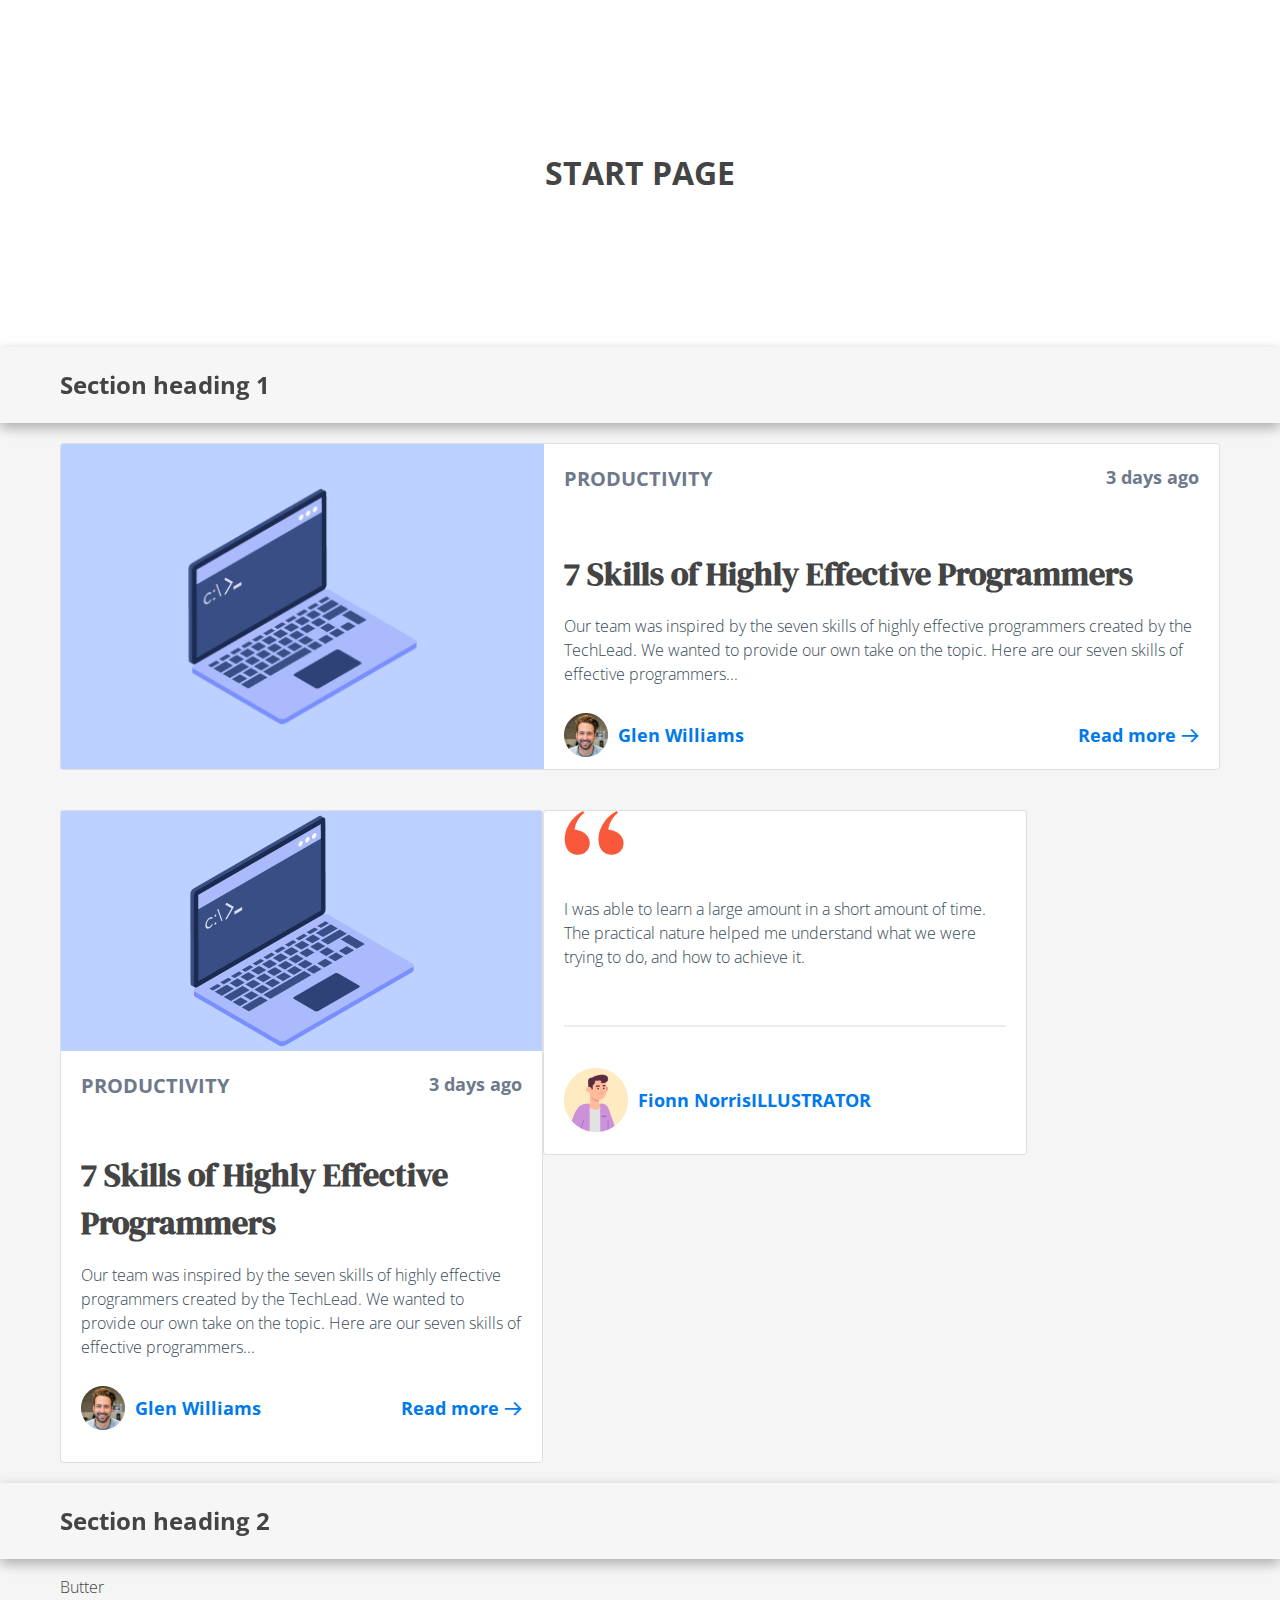
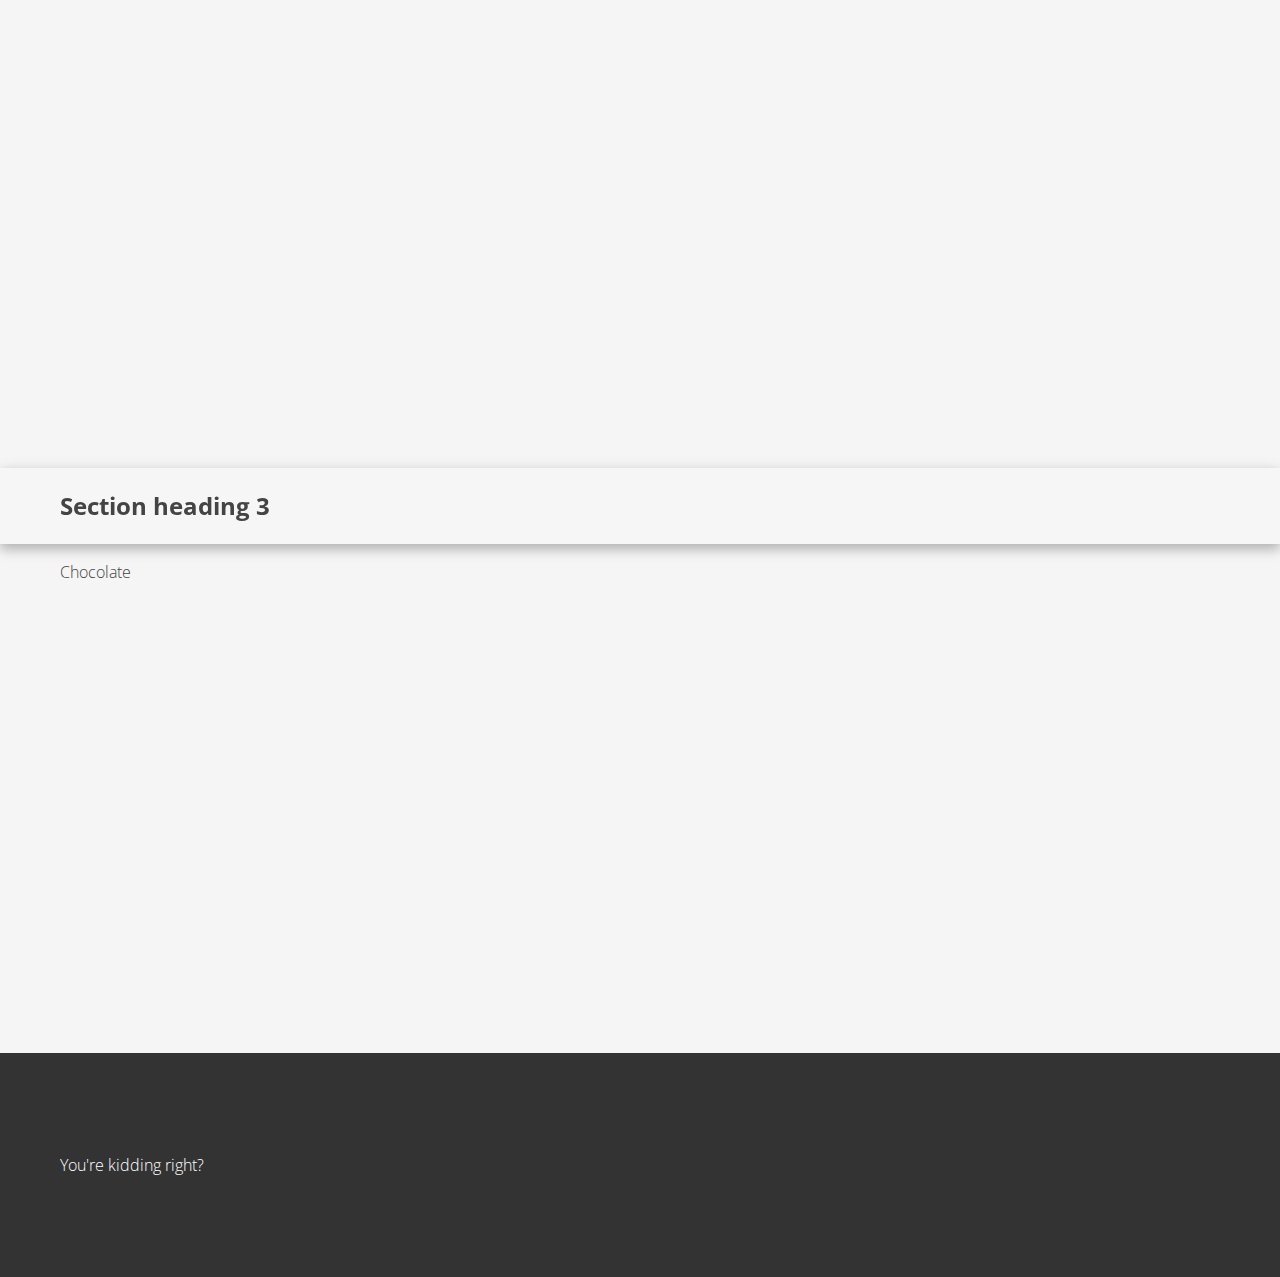
==== index.html @ 864466c4 "last version for project" ====
<!DOCTYPE html>
<html lang="uk">
<head>
    <title>DreamTeam JS+React</title>
    <meta charset="utf-8">
    <meta http-equiv="X-UA-Compatible" content="IE=edge">
    <meta name="viewport" content="width=device-width, initial-scale=1">
    <meta name="description" content=""/>
    <meta name="keywords" content=""/>
    <meta name="author" content="Roman & Nazar & Slavik"/>
    <!--FONTS-->
    <link rel="stylesheet" type="text/css" href="https://fonts.googleapis.com/css?family=Open+Sans"/>
    <link href="https://fonts.googleapis.com/css2?family=DM+Serif+Display&display=swap" rel="stylesheet">
    <link type="text/css" rel="stylesheet" href="assets/css/style.css"/>
</head>
<body>
<header class="dream-team text-align-center">
    <h1 class="title">START PAGE</h1>
</header>
<section>
    <div class="section-heading">
        <div class="grid-container">
            <div class="grid-x">
                <div class="cell">
                    <h2>Section heading 1</h2>
                </div>
            </div>
        </div>
    </div>
    <div class="grid-container">
        <div class="grid-x grid-padding-x">
            <div class="cell">
                <div id="roman">
                    <!-- START FIRST WIDGET -->
                    <div class="widget" style="max-width: 100%;">
                        <div class="d-flex m-x-0">
                            <div class="col-sm-5" style="background: #868e96;">
                                <div class="background-img h-100">
                                    <img src="assets/img/section-roman/Laptop.png" class="widget-img" alt="...">
                                </div>
                            </div>
                            <div class="col-sm-7">
                                <div class="inline w-100">
                                    <div class="left">
                                        <h5 class="upperCase m-y-20">Productivity</h5>
                                    </div>
                                    <div class="right">
                                        <h6 class="m-y-20">3 days ago</h6>
                                    </div>
                                </div>
                                <div class="widget-body">
                                    <h3 class="widget-title m-y-10">7 Skills of Highly Effective Programmers</h3>
                                    <p class="widget-text">Our team was inspired by the seven skills of highly effective
                                        programmers created by the TechLead. We wanted to provide our own take on the
                                        topic. Here are our seven skills of effective programmers...</p>
                                    <div class="no-gutters w-100">
                                        <div class="left">
                                            <span class="d-flex m-x-0 justify-content-center">
                                                <img class="widget-img-small" src="assets/img/section-roman/Avatar-1.png"
                                                     style="margin-right: 10px">
                                                <!--                                                Glen Williams-->
                                                <h6 class="m-y-20 theme-blue">Glen Williams</h6>
                                            </span>
                                        </div>
                                        <div class="right">
                                            <h6 class="m-y-20 theme-blue">Read more 🡢</h6>
                                        </div>
                                    </div>
                                </div>
                            </div>
                        </div>
                    </div>
                    <!-- END FIRST WIDGET -->
                    <div class="w-100 d-flex">
                        <!-- START SECOND WIDGET -->
                        <div class="widget col-sm-5 h-100">
                            <div class="background-img h-100">
                                <img class="widget-img-top" src="assets/img/section-roman/Laptop.png" alt="Card image cap"
                                     style="margin: 0 auto;display: block;">
                            </div>
                            <div class="inline w-100">
                                <div class="left">
                                    <h5 class="upperCase m-y-20">Productivity</h5>
                                </div>
                                <div class="right">
                                    <h6 class="m-y-20">3 days ago</h6>
                                </div>
                            </div>
                            <div class="widget-body">
                                <h3 class="widget-title m-y-10">7 Skills of Highly Effective Programmers</h3>
                                <p class="widget-text">Our team was inspired by the seven skills of highly effective
                                    programmers created by the TechLead. We wanted to provide our own take on the
                                    topic. Here are our seven skills of effective programmers...</p>
                                <div class="no-gutters w-100">
                                    <div class="left">
                                            <span class="d-flex m-x-0 justify-content-center">
                                                <img class="widget-img-small" src="assets/img/section-roman/Avatar-1.png"
                                                     style="margin-right: 10px">
                                                <h6 class="m-y-20 theme-blue">Glen Williams</h6>
                                            </span>
                                    </div>
                                    <div class="right">
                                        <h6 class="m-y-20 theme-blue">Read more 🡢</h6>
                                    </div>
                                </div>
                            </div>
                        </div>
                        <!-- END SECOND WIDGET -->

                        <!-- START THIRD WIDGET -->
                        <!--                    <div class="widget" style="width: 31.25rem;">-->
                        <div class="widget col-sm-5 h-100">
                            <div class="widget-header">
<!--                                <h3>“</h3>-->
                                <img class="widget-img-small" src="assets/img/section-roman/“.png"
                                     style="margin-right: 10px">
                            </div>
                            <div class="widget-body">
                                <p class="widget-text">I was able to learn a large amount in a short amount of time. The practical nature helped me understand what we were trying to do, and how to achieve it.</p>
                            </div>
                            <div class="separator"></div>
                            <div class="widget-footer">
                                <div class="no-gutters w-100">
                                    <div class="left">
                                            <span class="d-flex m-x-0 justify-content-center">
                                                <img class="widget-img-small" src="assets/img/section-roman/Avatar-2.png"
                                                     style="margin-right: 10px">
                                                <h6 class="m-y-20 theme-blue">Fionn Norris</h6>
                                                <h6 class="m-y-20 theme-blue">ILLUSTRATOR</h6>
                                            </span>
                                    </div>
                                </div>
                            </div>
                        </div>
                        <!-- END THIRD WIDGET -->
                    </div>
                </div>
            </div>
        </div>
    </div>
</section>
<section>
    <div class="section-heading">
        <div class="grid-container">
            <div class="grid-x">
                <div class="cell">
                    <h2>Section heading 2</h2>
                </div>
            </div>
        </div>
    </div>
    <div class="grid-container">
        <div class="grid-x grid-padding-x">
            <div class="cell">
                <p>Butter</p>
            </div>
        </div>
    </div>
</section>
<section>
    <div class="section-heading">
        <div class="grid-container">
            <div class="grid-x">
                <div class="cell">
                    <h2>Section heading 3</h2>
                </div>
            </div>
        </div>
    </div>
    <div class="grid-container">
        <div class="grid-x grid-padding-x">
            <div class="cell">
                <p>Chocolate</p>
            </div>
        </div>
    </div>
</section>

<footer>
    <div class="grid-container">
        <div class="grid-x">
            <div class="cell">
                <div>You're kidding right?</div>
            </div>
        </div>
    </div>
</footer>
<script src="assets/js/main.js"></script>
</body>
</html>
---- assets/css/style.css ----
*, *:before, *:after {
    box-sizing: border-box;
    outline: none;
}

html {
    font-family: 'Open Sans', sans-serif;
    font-size: 16px;
    font-weight: 300;
    line-height: 1.5;
    color: #444;
}
body {
    margin: 0;
    width: 100%;
}
.h-100 {
    height: 100%;
}
.d-flex {
    display: flex;
}
h4 {
    font-size: 1.25rem;
}
h5 {
    font-size: 20px;
}
h6 {
    font-size: 18px;
}
.m-y-20 {
    margin: 20px 0;
}
.m-y-10 {
    margin: 10px 0;
}
.theme-blue {
    color: #007AE9
}
.dream-team {
    padding: 128px 16px;
}
.text-align-center {
    text-align: center !important;
}
section {
    position: relative;
    display: flex;
    flex-direction: column;
    padding: 0;
    min-height: 65vh;
    background-color: #f5f5f5;
}
section:nth-of-type(1) {
    animation: backgrounder 30s linear infinite;
}
section:nth-of-type(2) {
    animation: backgrounder 30s linear infinite;
}
section:nth-of-type(3) {
    animation: backgrounder 30s linear infinite;
}
section .section-heading {
    position: sticky;
    top: 0;
    width: 100%;
    background-color: rgba(245, 245, 245, 0.93);
    box-shadow: 0 5px 11px 0 rgba(0,0,0,0.18),0 4px 15px 0 rgba(0,0,0,0.15) !important;
    z-index: 9996;
}

footer {
    position: relative;
    display: flex;
    align-items: center;
    justify-content: center;
    padding: 100px 0;
    background-color: #333;
    color: white;
}

.grid-container {
    max-width: 1200px;
    margin: 0 auto;
    padding: 0 10px;
    width: 100%;
    overflow-x: hidden;
}
@media (min-width: 48rem) {
    .grid-container {
        padding: 0 20px;
    }
}
.grid-container.full {
    max-width: 100%;
    padding: 0 10px;
}
@media (min-width: 48rem) {
    .grid-container.full {
        padding: 0 20px;
    }
}
.grid-container .grid-x {
    position: relative;
    display: flex;
    flex-wrap: wrap;
    width: 100%;
}
.cell {
    display: block;
    width: 100%;
}
.top-bar .grid-x {
    flex-wrap: nowrap;
}
.upperCase {
    text-transform: uppercase;
}
.widget {
    margin: 20px 0;
}

#roman .mx-0 {
    margin-right: 0;
    margin-left: 0;
}
#roman .d-flex {
    display: -ms-flexbox;
    display: flex;
    -ms-flex-wrap: wrap;
    flex-wrap: wrap;
}

/**COL**/
@media (min-width: 576px) {
    #roman .col-sm-5 {
        -ms-flex: 0 0 41.666667%;
        flex: 0 0 41.666667%;
        max-width: 41.666667%;
    }
}
@media (min-width: 576px) {
    #roman .col-sm-7 {
        -ms-flex: 0 0 58.333333%;
        flex: 0 0 58.333333%;
        max-width: 58.333333%;
    }
}
/**COL**/

/**SECTION 1**/
#roman h3 {
    font-family: 'DM Serif Display', serif;
    font-size: 32px;

}
#roman .widget {
    position: relative;
    display: -ms-flexbox;
    display: flex;
    -ms-flex-direction: column;
    flex-direction: column;
    min-width: 0;
    word-wrap: break-word;
    background-color: #fff;
    background-clip: border-box;
    border: 1px solid rgba(0,0,0,.125);
    border-radius: .25rem;

}
#roman .background-img {
    background-color: #BCD1FF;
    height: 100%;
}
#roman .widget-img {
    display: flex;
    margin: 0 auto;
    height: 100%;
    padding: 40px;
}
#roman .widget-img {
    max-width: 100%;
}
#roman .w-100 {
    width: 100%;
}
#roman .inline {
    padding: 0 1.25rem;
    display: inline-block;
}
#roman .left {
    float: left;
    color: #6E798C;

}
#roman .right {
    float: right;
    color: #6E798C;
}
#roman .widget-header {
    -ms-flex: 1 1 auto;
    flex: 1 1 auto;
    min-height: 1px;
    padding: 0 1.25rem;
}
#roman .widget-body {
    -ms-flex: 1 1 auto;
    flex: 1 1 auto;
    min-height: 1px;
    padding: 1.25rem;
}
#roman .widget-footer {
    -ms-flex: 1 1 auto;
    flex: 1 1 auto;
    min-height: 1px;
    padding: 1.25rem;
}
#roman .separator {
    margin: 1.25rem;
    border: 1px solid #EBECED;
}
#roman .widget-text {
    color: #374A59;
}
#roman .no-gutters {
    padding: 0;
}
#roman .justify-content-center {
    display: flex;
    justify-content: center;
    align-content: center;
    align-items: center;
}
/**END SECTION 1**/
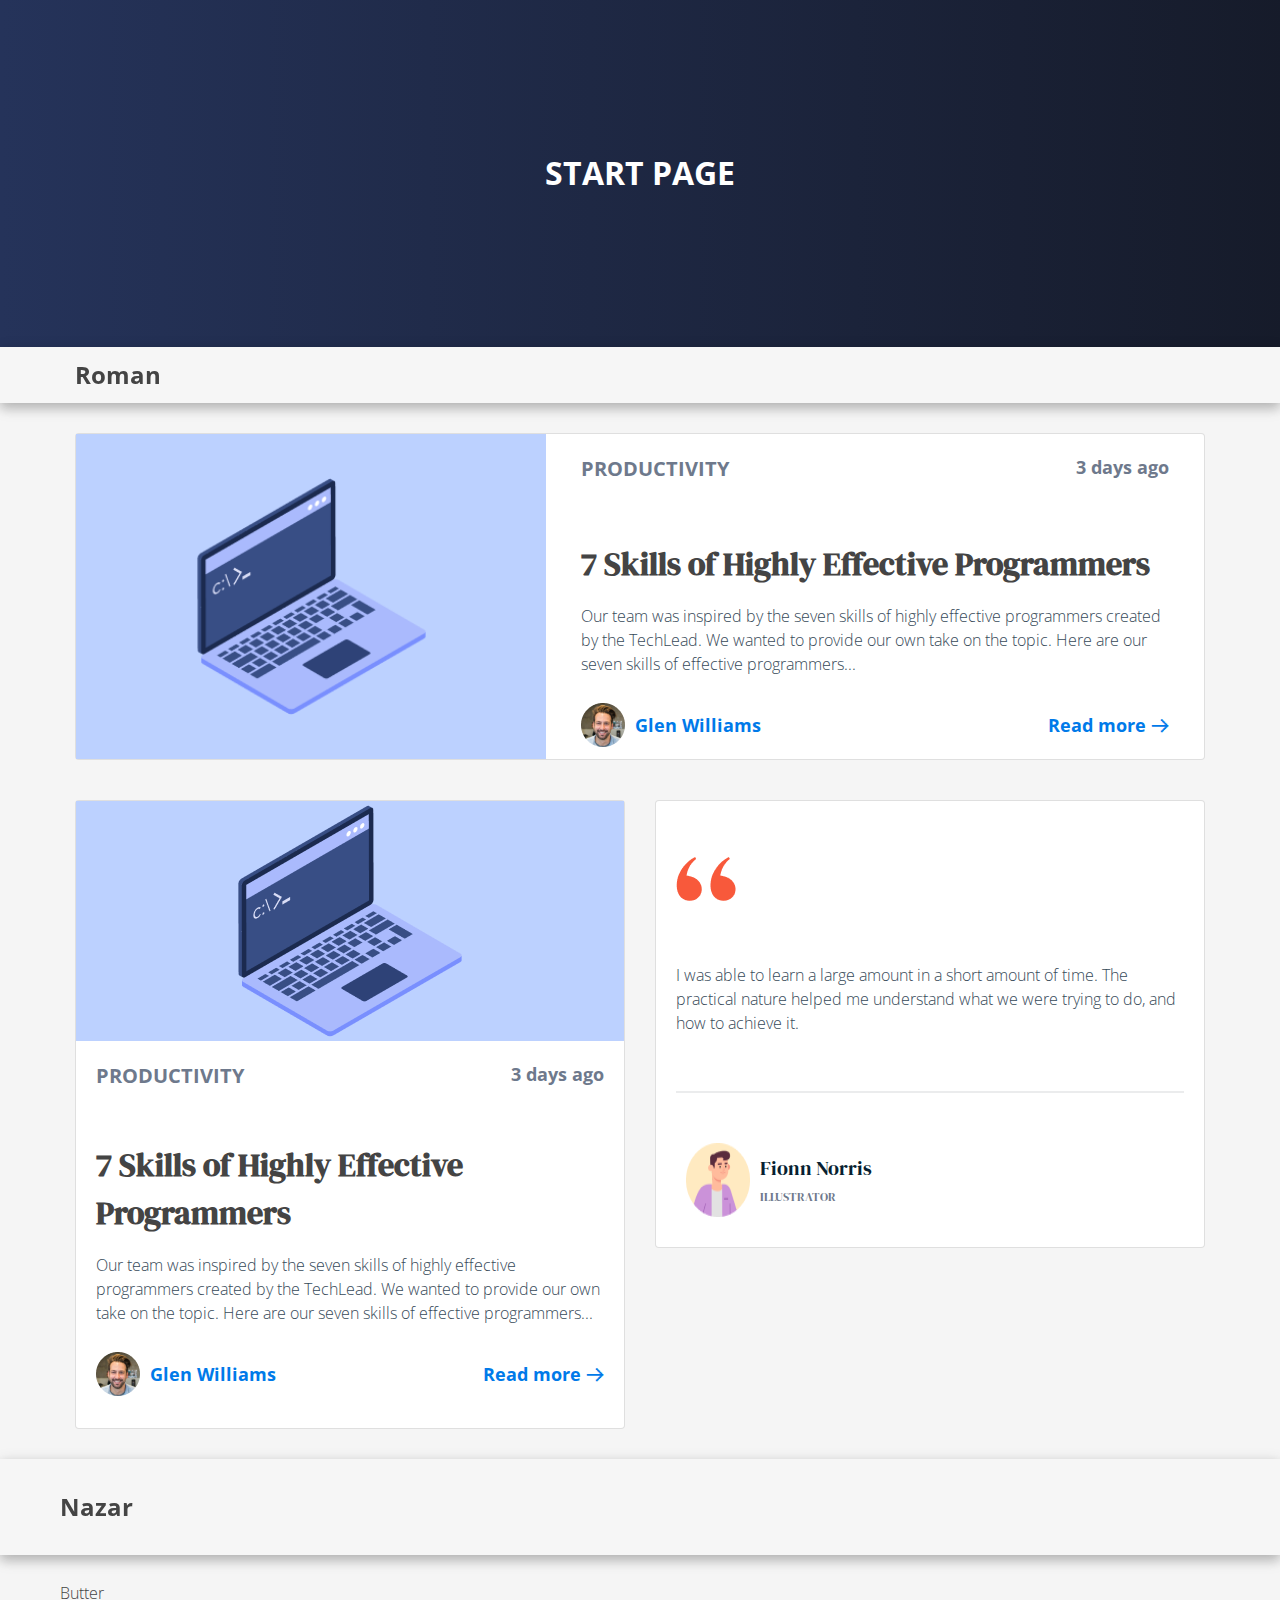
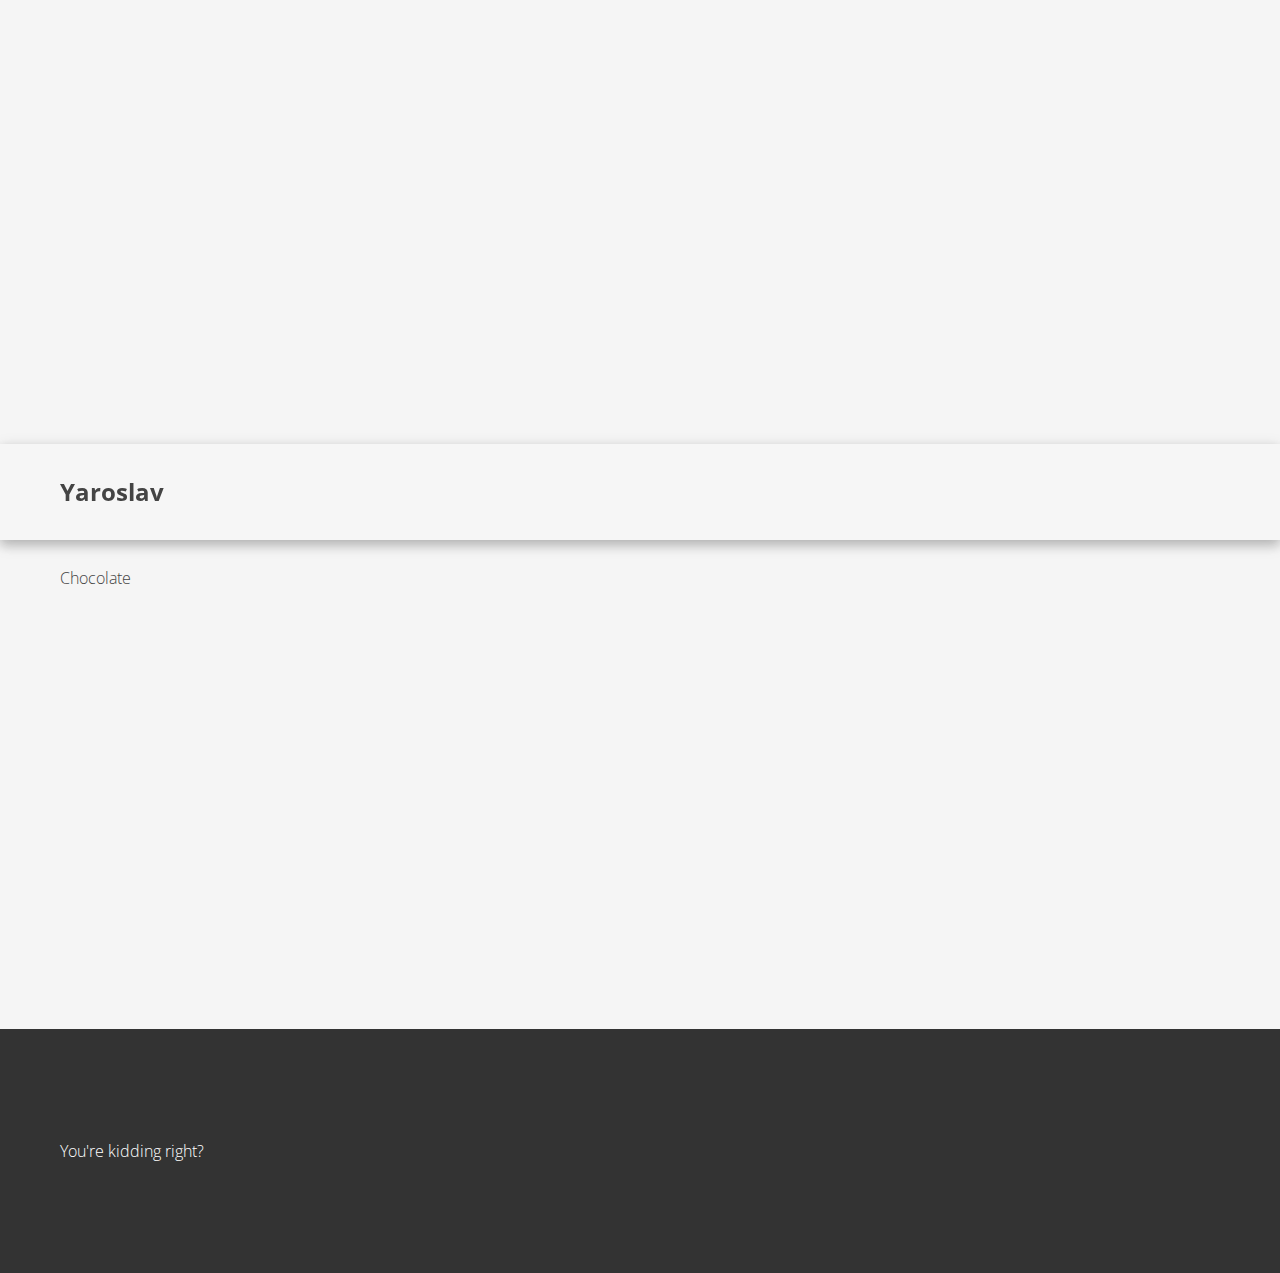
==== commit b81c9b6b: "last version for project" ====
--- a/index.html
+++ b/index.html
@@ -22,7 +22,7 @@
         <div class="grid-container">
             <div class="grid-x">
                 <div class="cell">
-                    <h2>Section heading 1</h2>
+                    <h2 class="p-x-15 m-y-0">Roman</h2>
                 </div>
             </div>
         </div>
@@ -32,14 +32,55 @@
             <div class="cell">
                 <div id="roman">
                     <!-- START FIRST WIDGET -->
-                    <div class="widget" style="max-width: 100%;">
-                        <div class="d-flex m-x-0">
-                            <div class="col-sm-5" style="background: #868e96;">
-                                <div class="background-img h-100">
-                                    <img src="assets/img/section-roman/Laptop.png" class="widget-img" alt="...">
+                    <div class="col-sm-12">
+                        <div class="widget" style="max-width: 100%;">
+                            <div class="d-flex m-x-0">
+                                <div class="col-sm-5" style="background: #868e96;">
+                                    <div class="background-img h-100">
+                                        <img src="assets/img/section-roman/Laptop.png" class="widget-img" alt="...">
+                                    </div>
+                                </div>
+                                <div class="col-sm-7">
+                                    <div class="inline w-100">
+                                        <div class="left">
+                                            <h5 class="upperCase m-y-20">Productivity</h5>
+                                        </div>
+                                        <div class="right">
+                                            <h6 class="m-y-20">3 days ago</h6>
+                                        </div>
+                                    </div>
+                                    <div class="widget-body">
+                                        <h3 class="widget-title m-y-10">7 Skills of Highly Effective Programmers</h3>
+                                        <p class="widget-text">Our team was inspired by the seven skills of highly effective
+                                            programmers created by the TechLead. We wanted to provide our own take on the
+                                            topic. Here are our seven skills of effective programmers...</p>
+                                        <div class="no-gutters w-100">
+                                            <div class="left">
+                                                <span class="d-flex m-x-0 justify-content-center">
+                                                    <img class="widget-img-small" src="assets/img/section-roman/Avatar-1.png"
+                                                        style="margin-right: 10px">
+                                                    <!--                                                Glen Williams-->
+                                                    <h6 class="m-y-20 theme-blue">Glen Williams</h6>
+                                                </span>
+                                            </div>
+                                            <div class="right">
+                                                <h6 class="m-y-20 theme-blue">Read more 🡢</h6>
+                                            </div>
+                                        </div>
+                                    </div>
                                 </div>
                             </div>
-                            <div class="col-sm-7">
+                        </div>
+                    </div>
+                    <!-- END FIRST WIDGET -->
+                    <div class="w-100 d-flex">
+                        <!-- START SECOND WIDGET -->
+                        <div class="col-sm-6">
+                            <div class="widget">
+                                <div class="background-img h-100">
+                                    <img class="widget-img-top" src="assets/img/section-roman/Laptop.png" alt="Card image cap"
+                                        style="margin: 0 auto;display: block;">
+                                </div>
                                 <div class="inline w-100">
                                     <div class="left">
                                         <h5 class="upperCase m-y-20">Productivity</h5>
@@ -55,12 +96,11 @@
                                         topic. Here are our seven skills of effective programmers...</p>
                                     <div class="no-gutters w-100">
                                         <div class="left">
-                                            <span class="d-flex m-x-0 justify-content-center">
-                                                <img class="widget-img-small" src="assets/img/section-roman/Avatar-1.png"
-                                                     style="margin-right: 10px">
-                                                <!--                                                Glen Williams-->
-                                                <h6 class="m-y-20 theme-blue">Glen Williams</h6>
-                                            </span>
+                                                <span class="d-flex m-x-0 justify-content-center">
+                                                    <img class="widget-img-small" src="assets/img/section-roman/Avatar-1.png"
+                                                        style="margin-right: 10px">
+                                                    <h6 class="m-y-20 theme-blue">Glen Williams</h6>
+                                                </span>
                                         </div>
                                         <div class="right">
                                             <h6 class="m-y-20 theme-blue">Read more 🡢</h6>
@@ -69,65 +109,28 @@
                                 </div>
                             </div>
                         </div>
-                    </div>
-                    <!-- END FIRST WIDGET -->
-                    <div class="w-100 d-flex">
-                        <!-- START SECOND WIDGET -->
-                        <div class="widget col-sm-5 h-100">
-                            <div class="background-img h-100">
-                                <img class="widget-img-top" src="assets/img/section-roman/Laptop.png" alt="Card image cap"
-                                     style="margin: 0 auto;display: block;">
-                            </div>
-                            <div class="inline w-100">
-                                <div class="left">
-                                    <h5 class="upperCase m-y-20">Productivity</h5>
-                                </div>
-                                <div class="right">
-                                    <h6 class="m-y-20">3 days ago</h6>
-                                </div>
-                            </div>
-                            <div class="widget-body">
-                                <h3 class="widget-title m-y-10">7 Skills of Highly Effective Programmers</h3>
-                                <p class="widget-text">Our team was inspired by the seven skills of highly effective
-                                    programmers created by the TechLead. We wanted to provide our own take on the
-                                    topic. Here are our seven skills of effective programmers...</p>
-                                <div class="no-gutters w-100">
-                                    <div class="left">
-                                            <span class="d-flex m-x-0 justify-content-center">
-                                                <img class="widget-img-small" src="assets/img/section-roman/Avatar-1.png"
-                                                     style="margin-right: 10px">
-                                                <h6 class="m-y-20 theme-blue">Glen Williams</h6>
-                                            </span>
-                                    </div>
-                                    <div class="right">
-                                        <h6 class="m-y-20 theme-blue">Read more 🡢</h6>
-                                    </div>
-                                </div>
-                            </div>
-                        </div>
                         <!-- END SECOND WIDGET -->
 
                         <!-- START THIRD WIDGET -->
-                        <!--                    <div class="widget" style="width: 31.25rem;">-->
-                        <div class="widget col-sm-5 h-100">
-                            <div class="widget-header">
-<!--                                <h3>“</h3>-->
-                                <img class="widget-img-small" src="assets/img/section-roman/“.png"
-                                     style="margin-right: 10px">
-                            </div>
-                            <div class="widget-body">
-                                <p class="widget-text">I was able to learn a large amount in a short amount of time. The practical nature helped me understand what we were trying to do, and how to achieve it.</p>
-                            </div>
-                            <div class="separator"></div>
-                            <div class="widget-footer">
-                                <div class="no-gutters w-100">
-                                    <div class="left">
-                                            <span class="d-flex m-x-0 justify-content-center">
-                                                <img class="widget-img-small" src="assets/img/section-roman/Avatar-2.png"
-                                                     style="margin-right: 10px">
-                                                <h6 class="m-y-20 theme-blue">Fionn Norris</h6>
-                                                <h6 class="m-y-20 theme-blue">ILLUSTRATOR</h6>
-                                            </span>
+                        <div class="col-sm-6">
+                            <div class="widget">
+                                <div class="widget-header">
+                                    <img class="widget-img-small" src="assets/img/section-roman/“.png"
+                                        style="margin-right: 10px; margin-top: 36px;">
+                                </div>
+                                <div class="widget-body">
+                                    <p class="widget-text">I was able to learn a large amount in a short amount of time. The practical nature helped me understand what we were trying to do, and how to achieve it.</p>
+                                </div>
+                                <div class="separator"></div>
+                                <div class="widget-footer">
+                                    <div class="no-gutters w-100">
+                                        <div class="left w-100">
+                                                <span class="m-x-0 d-flex">
+                                                    <img class="widget-img-small" src="assets/img/section-roman/Avatar-2.png"
+                                                        style="margin: 10px">
+                                                    <p class="dm m-y-20"><span class="bold">Fionn Norris</span><br><span class="tin">ILLUSTRATOR</span></p>
+                                                </span>
+                                        </div>
                                     </div>
                                 </div>
                             </div>
@@ -144,7 +147,7 @@
         <div class="grid-container">
             <div class="grid-x">
                 <div class="cell">
-                    <h2>Section heading 2</h2>
+                    <h2>Nazar</h2>
                 </div>
             </div>
         </div>
@@ -162,7 +165,7 @@
         <div class="grid-container">
             <div class="grid-x">
                 <div class="cell">
-                    <h2>Section heading 3</h2>
+                    <h2>Yaroslav</h2>
                 </div>
             </div>
         </div>
--- a/assets/css/style.css
+++ b/assets/css/style.css
@@ -14,9 +14,13 @@
     margin: 0;
     width: 100%;
 }
+
 .h-100 {
     height: 100%;
 }
+.w-100 {
+    width: 100%;
+}
 .d-flex {
     display: flex;
 }
@@ -35,11 +39,21 @@
 .m-y-10 {
     margin: 10px 0;
 }
+.p-y-15 {
+    padding-top:  15px;
+    padding-bottom:  15px;
+}
+.p-x-15 {
+    padding-left:  15px;
+    padding-right:  15px;
+}
 .theme-blue {
     color: #007AE9
 }
 .dream-team {
     padding: 128px 16px;
+    background: linear-gradient(90.02deg, #25335A 0.02%, #141824 113.01%);
+    color: #fff;
 }
 .text-align-center {
     text-align: center !important;
@@ -108,8 +122,9 @@
     width: 100%;
 }
 .cell {
-    display: block;
-    width: 100%;
+    display: flex;
+    width: 100%;
+    margin: 10px auto;
 }
 .top-bar .grid-x {
     flex-wrap: nowrap;
@@ -120,11 +135,27 @@
 .widget {
     margin: 20px 0;
 }
-
-#roman .mx-0 {
+.m-y-0 {
+    margin-top: 0;
+    margin-bottom: 0;
+}
+.m-x-0 {
     margin-right: 0;
     margin-left: 0;
 }
+/**SECTION 1**/
+.dark-mode {
+    margin-left: auto;
+    order: 2;
+}
+#roman .m-y-0 {
+    margin-top: 0;
+    margin-bottom: 0;
+}
+#roman .m-x-0 {
+    margin-right: 0;
+    margin-left: 0;
+}
 #roman .d-flex {
     display: -ms-flexbox;
     display: flex;
@@ -132,24 +163,32 @@
     flex-wrap: wrap;
 }
 
-/**COL**/
 @media (min-width: 576px) {
     #roman .col-sm-5 {
         -ms-flex: 0 0 41.666667%;
         flex: 0 0 41.666667%;
         max-width: 41.666667%;
     }
-}
-@media (min-width: 576px) {
+    #roman .col-sm-6 {
+        -ms-flex: 0 0 50%;
+        flex: 0 0 50%;
+        max-width: 50%;
+        padding-right: 15px;
+        padding-left: 15px;
+    }
     #roman .col-sm-7 {
         -ms-flex: 0 0 58.333333%;
         flex: 0 0 58.333333%;
         max-width: 58.333333%;
-    }
-}
-/**COL**/
-
-/**SECTION 1**/
+        padding-right: 15px;
+        padding-left: 15px;
+    }
+    #roman .col-sm-12 {
+        padding-right: 15px;
+        padding-left: 15px;
+    }
+}
+
 #roman h3 {
     font-family: 'DM Serif Display', serif;
     font-size: 32px;
@@ -202,7 +241,7 @@
     -ms-flex: 1 1 auto;
     flex: 1 1 auto;
     min-height: 1px;
-    padding: 0 1.25rem;
+    padding: 1.25rem;
 }
 #roman .widget-body {
     -ms-flex: 1 1 auto;
@@ -232,4 +271,19 @@
     align-content: center;
     align-items: center;
 }
-/**END SECTION 1**/
+#roman p > .bold {
+    font-family: 'DM Serif Display', serif;
+    font-weight: 400;
+    font-size: 20px;
+    color: #081F32;
+}
+#roman p > .tin {
+    font-family: 'DM Serif Display', serif;
+    font-weight: 400;
+    font-size: 12px;
+    color: #6E798C;
+}
+#roman .theme-dark {
+    background: linear-gradient(90.02deg, #25335A 0.02%, #141824 113.01%);
+}
+/**END SECTION 1**/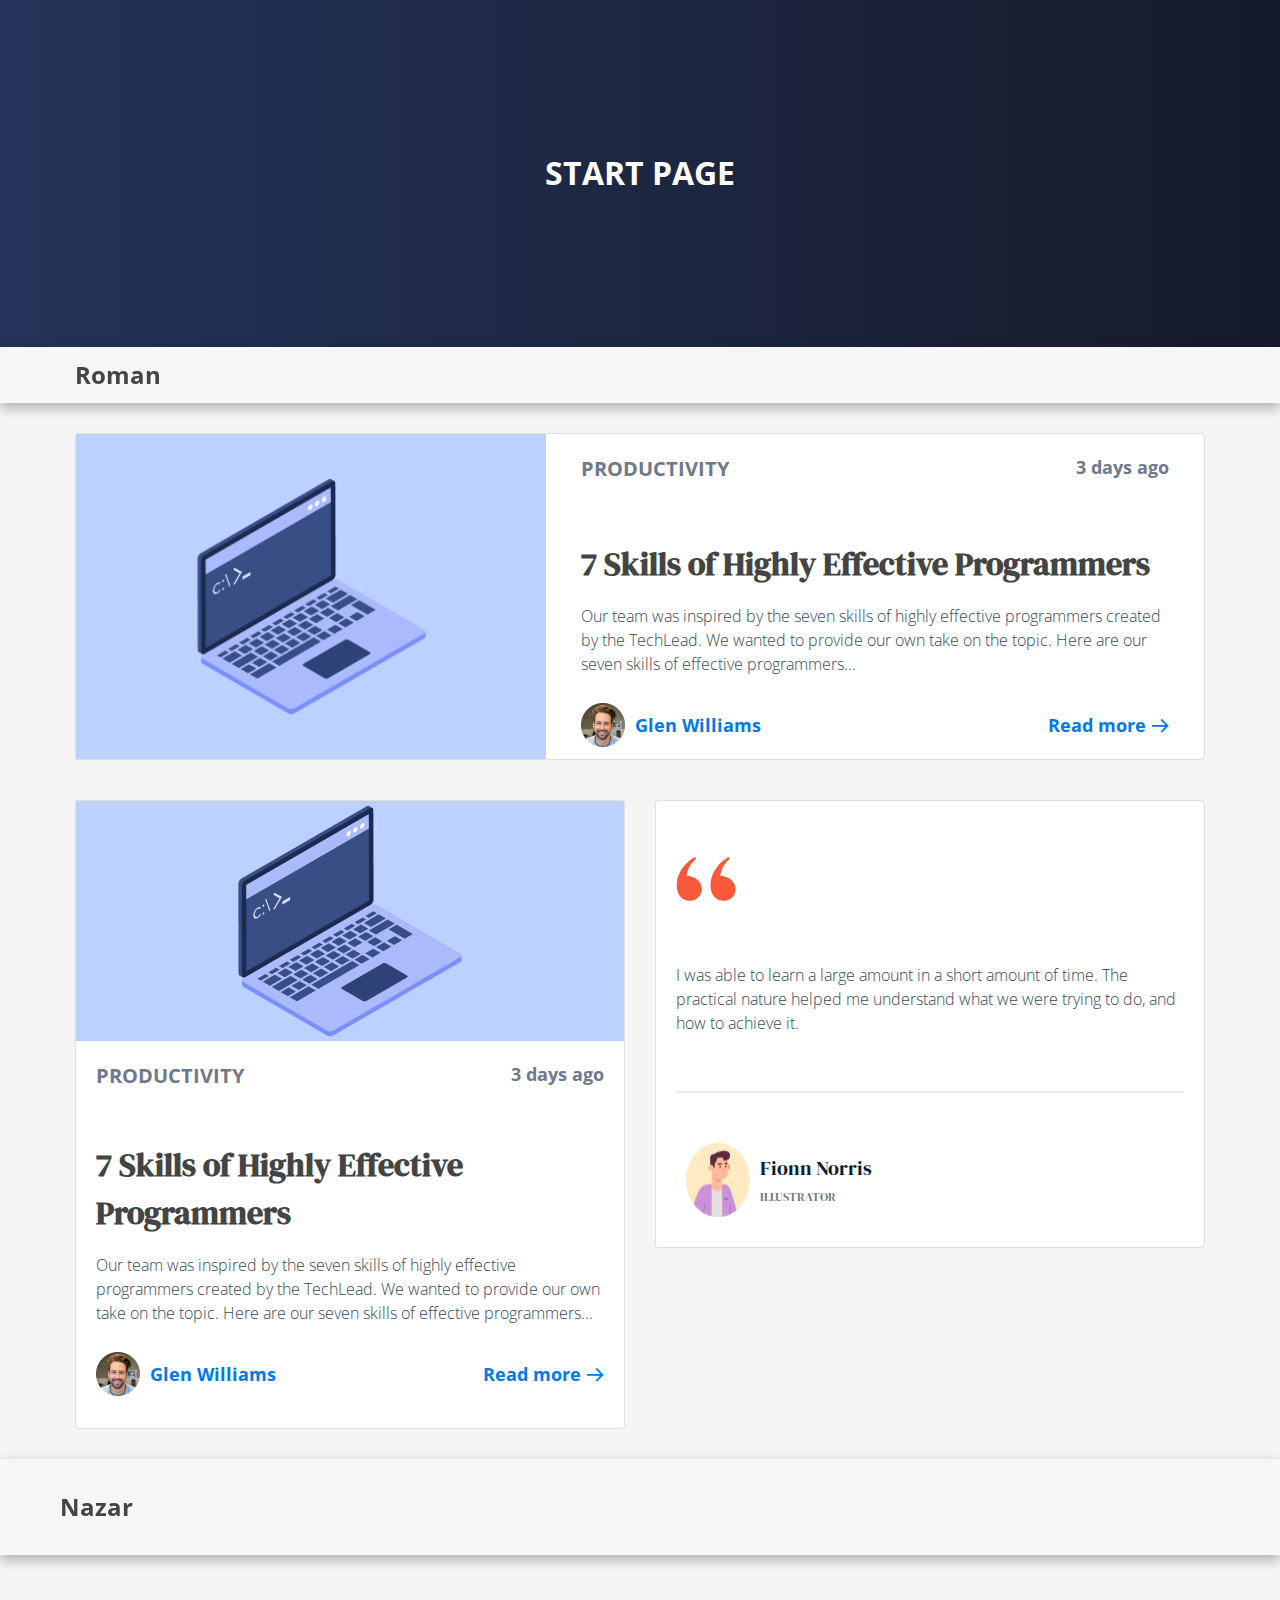
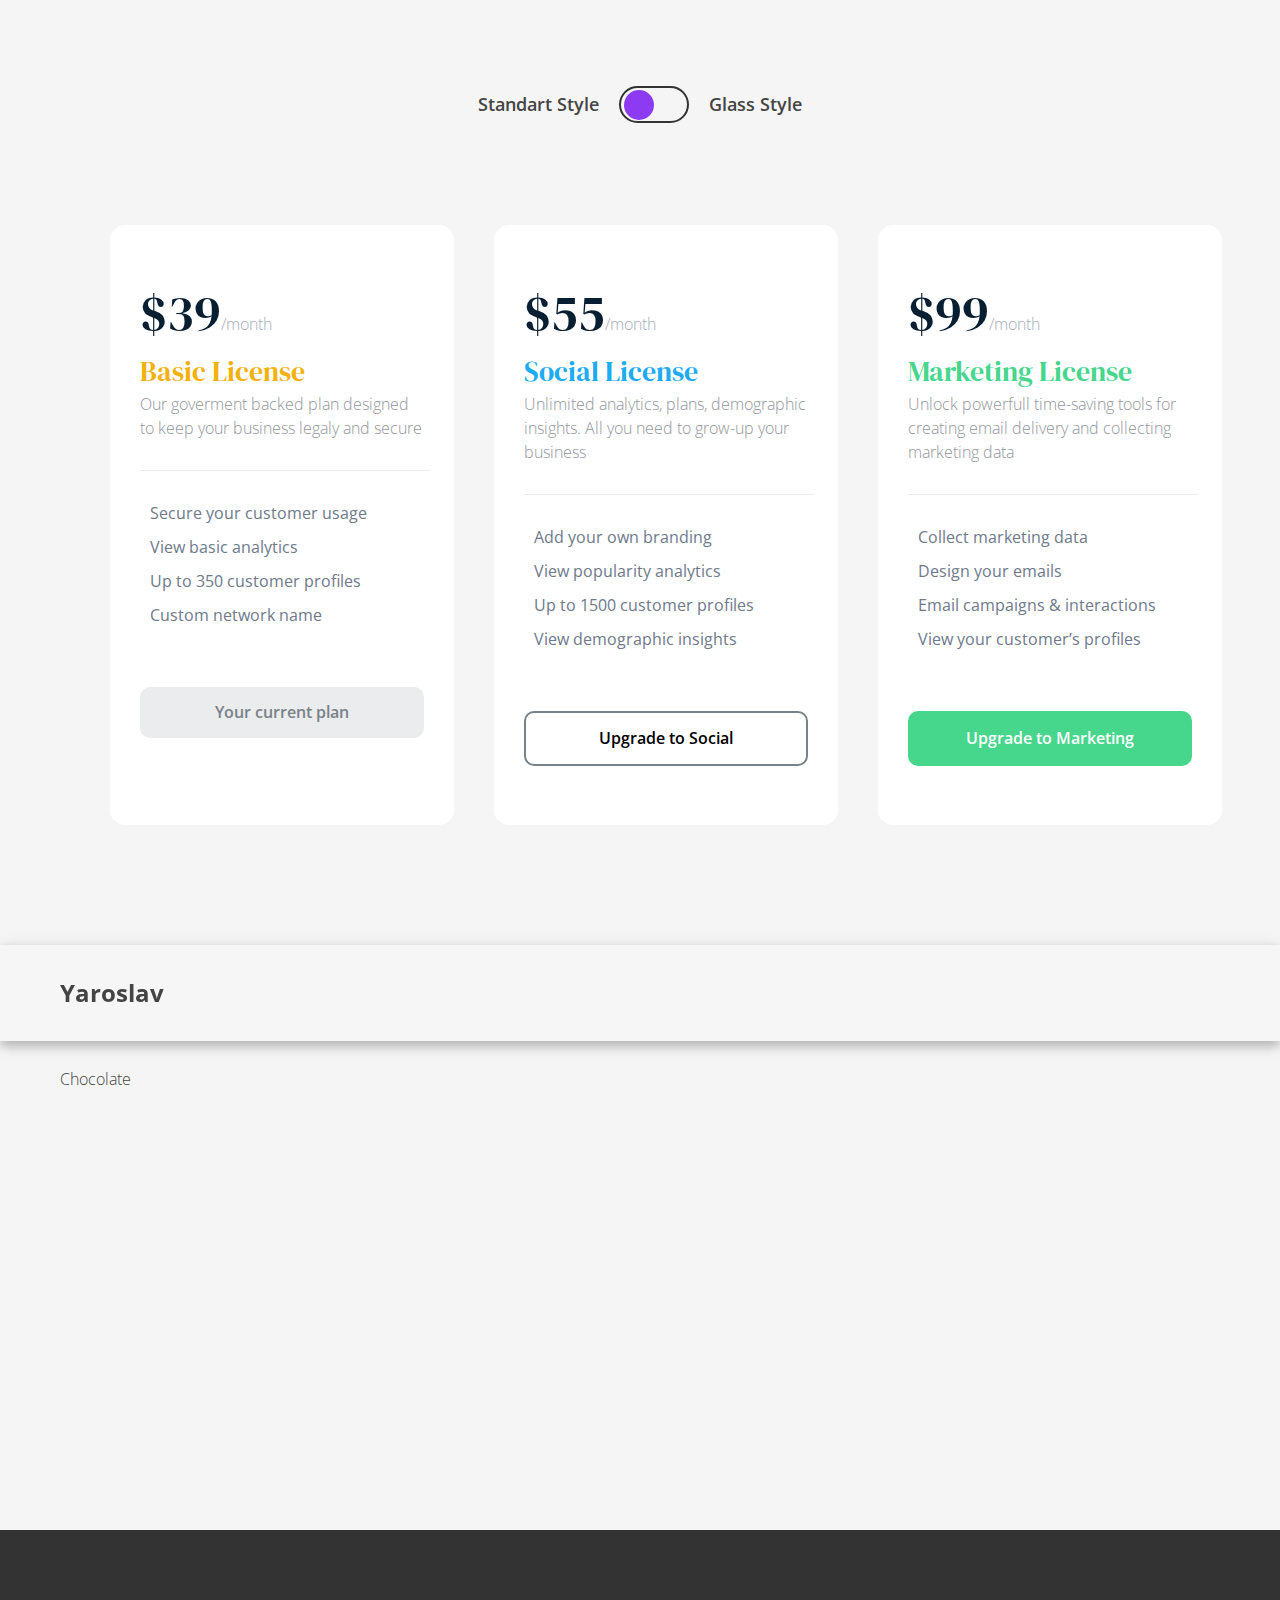
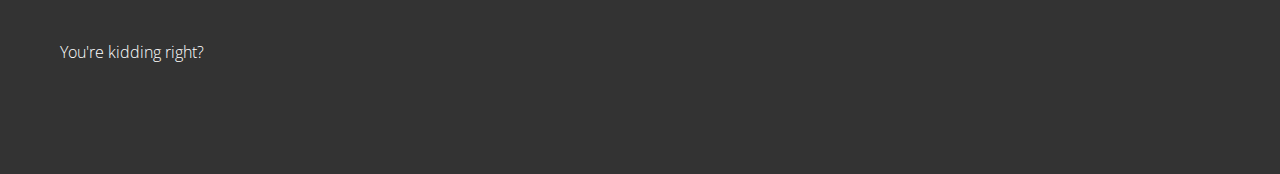
==== commit 6812dee5: "Made Ozarko section" ====
--- a/index.html
+++ b/index.html
@@ -1,193 +1,324 @@
 <!DOCTYPE html>
 <html lang="uk">
-<head>
+  <head>
     <title>DreamTeam JS+React</title>
-    <meta charset="utf-8">
-    <meta http-equiv="X-UA-Compatible" content="IE=edge">
-    <meta name="viewport" content="width=device-width, initial-scale=1">
-    <meta name="description" content=""/>
-    <meta name="keywords" content=""/>
-    <meta name="author" content="Roman & Nazar & Slavik"/>
+    <meta charset="utf-8" />
+    <meta http-equiv="X-UA-Compatible" content="IE=edge" />
+    <meta name="viewport" content="width=device-width, initial-scale=1" />
+    <meta name="description" content="" />
+    <meta name="keywords" content="" />
+    <meta name="author" content="Roman & Nazar & Slavik" />
     <!--FONTS-->
-    <link rel="stylesheet" type="text/css" href="https://fonts.googleapis.com/css?family=Open+Sans"/>
-    <link href="https://fonts.googleapis.com/css2?family=DM+Serif+Display&display=swap" rel="stylesheet">
-    <link type="text/css" rel="stylesheet" href="assets/css/style.css"/>
-</head>
-<body>
-<header class="dream-team text-align-center">
-    <h1 class="title">START PAGE</h1>
-</header>
-<section>
-    <div class="section-heading">
+    <link
+      rel="stylesheet"
+      type="text/css"
+      href="https://fonts.googleapis.com/css?family=Open+Sans"
+    />
+    <link
+      href="https://fonts.googleapis.com/css2?family=DM+Serif+Display&display=swap"
+      rel="stylesheet"
+    />
+    <link
+      rel="stylesheet"
+      href="https://use.fontawesome.com/releases/v5.15.1/css/all.css"
+      integrity="sha384-vp86vTRFVJgpjF9jiIGPEEqYqlDwgyBgEF109VFjmqGmIY/Y4HV4d3Gp2irVfcrp"
+      crossorigin="anonymous"
+    />
+    <link type="text/css" rel="stylesheet" href="assets/css/style.css" />
+  </head>
+  <body>
+    <header class="dream-team text-align-center">
+      <h1 class="title">START PAGE</h1>
+    </header>
+    <section>
+      <div class="section-heading">
         <div class="grid-container">
-            <div class="grid-x">
-                <div class="cell">
-                    <h2 class="p-x-15 m-y-0">Roman</h2>
+          <div class="grid-x">
+            <div class="cell">
+              <h2 class="p-x-15 m-y-0">Roman</h2>
+            </div>
+          </div>
+        </div>
+      </div>
+      <div class="grid-container">
+        <div class="grid-x grid-padding-x">
+          <div class="cell">
+            <div id="roman">
+              <!-- START FIRST WIDGET -->
+              <div class="col-sm-12">
+                <div class="widget" style="max-width: 100%">
+                  <div class="d-flex m-x-0">
+                    <div class="col-sm-5" style="background: #868e96">
+                      <div class="background-img h-100">
+                        <img
+                          src="assets/img/section-roman/Laptop.png"
+                          class="widget-img"
+                          alt="..."
+                        />
+                      </div>
+                    </div>
+                    <div class="col-sm-7">
+                      <div class="inline w-100">
+                        <div class="left">
+                          <h5 class="upperCase m-y-20">Productivity</h5>
+                        </div>
+                        <div class="right">
+                          <h6 class="m-y-20">3 days ago</h6>
+                        </div>
+                      </div>
+                      <div class="widget-body">
+                        <h3 class="widget-title m-y-10">
+                          7 Skills of Highly Effective Programmers
+                        </h3>
+                        <p class="widget-text">
+                          Our team was inspired by the seven skills of highly
+                          effective programmers created by the TechLead. We
+                          wanted to provide our own take on the topic. Here are
+                          our seven skills of effective programmers...
+                        </p>
+                        <div class="no-gutters w-100">
+                          <div class="left">
+                            <span class="d-flex m-x-0 justify-content-center">
+                              <img
+                                class="widget-img-small"
+                                src="assets/img/section-roman/Avatar-1.png"
+                                style="margin-right: 10px"
+                              />
+                              <!--                                                Glen Williams-->
+                              <h6 class="m-y-20 theme-blue">Glen Williams</h6>
+                            </span>
+                          </div>
+                          <div class="right">
+                            <h6 class="m-y-20 theme-blue">Read more 🡢</h6>
+                          </div>
+                        </div>
+                      </div>
+                    </div>
+                  </div>
                 </div>
-            </div>
-        </div>
-    </div>
-    <div class="grid-container">
+              </div>
+              <!-- END FIRST WIDGET -->
+              <div class="w-100 d-flex">
+                <!-- START SECOND WIDGET -->
+                <div class="col-sm-6">
+                  <div class="widget">
+                    <div class="background-img h-100">
+                      <img
+                        class="widget-img-top"
+                        src="assets/img/section-roman/Laptop.png"
+                        alt="Card image cap"
+                        style="margin: 0 auto; display: block"
+                      />
+                    </div>
+                    <div class="inline w-100">
+                      <div class="left">
+                        <h5 class="upperCase m-y-20">Productivity</h5>
+                      </div>
+                      <div class="right">
+                        <h6 class="m-y-20">3 days ago</h6>
+                      </div>
+                    </div>
+                    <div class="widget-body">
+                      <h3 class="widget-title m-y-10">
+                        7 Skills of Highly Effective Programmers
+                      </h3>
+                      <p class="widget-text">
+                        Our team was inspired by the seven skills of highly
+                        effective programmers created by the TechLead. We wanted
+                        to provide our own take on the topic. Here are our seven
+                        skills of effective programmers...
+                      </p>
+                      <div class="no-gutters w-100">
+                        <div class="left">
+                          <span class="d-flex m-x-0 justify-content-center">
+                            <img
+                              class="widget-img-small"
+                              src="assets/img/section-roman/Avatar-1.png"
+                              style="margin-right: 10px"
+                            />
+                            <h6 class="m-y-20 theme-blue">Glen Williams</h6>
+                          </span>
+                        </div>
+                        <div class="right">
+                          <h6 class="m-y-20 theme-blue">Read more 🡢</h6>
+                        </div>
+                      </div>
+                    </div>
+                  </div>
+                </div>
+                <!-- END SECOND WIDGET -->
+
+                <!-- START THIRD WIDGET -->
+                <div class="col-sm-6">
+                  <div class="widget">
+                    <div class="widget-header">
+                      <img
+                        class="widget-img-small"
+                        src="assets/img/section-roman/“.png"
+                        style="margin-right: 10px; margin-top: 36px"
+                      />
+                    </div>
+                    <div class="widget-body">
+                      <p class="widget-text">
+                        I was able to learn a large amount in a short amount of
+                        time. The practical nature helped me understand what we
+                        were trying to do, and how to achieve it.
+                      </p>
+                    </div>
+                    <div class="separator"></div>
+                    <div class="widget-footer">
+                      <div class="no-gutters w-100">
+                        <div class="left w-100">
+                          <span class="m-x-0 d-flex">
+                            <img
+                              class="widget-img-small"
+                              src="assets/img/section-roman/Avatar-2.png"
+                              style="margin: 10px"
+                            />
+                            <p class="dm m-y-20">
+                              <span class="bold">Fionn Norris</span><br /><span
+                                class="tin"
+                                >ILLUSTRATOR</span
+                              >
+                            </p>
+                          </span>
+                        </div>
+                      </div>
+                    </div>
+                  </div>
+                </div>
+                <!-- END THIRD WIDGET -->
+              </div>
+            </div>
+          </div>
+        </div>
+      </div>
+    </section>
+    <section>
+      <div class="section-heading">
+        <div class="grid-container">
+          <div class="grid-x">
+            <div class="cell">
+              <h2>Nazar</h2>
+            </div>
+          </div>
+        </div>
+      </div>
+      <div class="onv">
+        <div class="onv-box">
+          <div class="onv-switch">
+            <span class="style-switch">Standart Style</span>
+            <div class="switch-container" id="switch">
+              <div class="switch-container-box"></div>
+            </div>
+            <span class="style-switch">Glass Style</span>
+          </div>
+
+          <div class="onv-cards" id="cards">
+            <div class="price-card first-card" id="price-card">
+              <h3 class="price"><span>$39</span>/month</h3>
+              <h3 class="license">Basic License</h3>
+              <p class="price-desc">
+                Our goverment backed plan designed to keep your business legaly
+                and secure
+              </p>
+              <div class="line"></div>
+              <ul class="features-list">
+                <li class="features-item">
+                  <i class="fas fa-check"></i>Secure your customer usage
+                </li>
+                <li class="features-item">
+                  <i class="fas fa-check"></i>View basic analytics
+                </li>
+                <li class="features-item">
+                  <i class="fas fa-check"></i>Up to 350 customer profiles
+                </li>
+                <li class="features-item">
+                  <i class="fas fa-check"></i>Custom network name
+                </li>
+              </ul>
+              <button class="btn basic-btn">Your current plan</button>
+            </div>
+
+            <div class="price-card second-card" id="price-card">
+              <h3 class="price"><span>$55</span>/month</h3>
+              <h3 class="license">Social License</h3>
+              <p class="price-desc">
+                Unlimited analytics, plans, demographic insights. All you need to grow-up your business
+              </p>
+              <div class="line"></div>
+              <ul class="features-list">
+                <li class="features-item">
+                  <i class="fas fa-check"></i>Add your own branding
+                </li>
+                <li class="features-item">
+                  <i class="fas fa-check"></i>View popularity analytics
+                </li>
+                <li class="features-item">
+                  <i class="fas fa-check"></i>Up to 1500 customer profiles
+                </li>
+                <li class="features-item">
+                  <i class="fas fa-check"></i>View demographic insights
+                </li>
+              </ul>
+              <button class="btn social-btn">Upgrade to Social</button>
+            </div>
+
+            <div class="price-card third-card" id="price-card">
+              <h3 class="price"><span>$99</span>/month</h3>
+              <h3 class="license">Marketing License</h3>
+              <p class="price-desc">
+                Unlock powerfull time-saving tools for creating email delivery and collecting marketing data
+              </p>
+              <div class="line"></div>
+              <ul class="features-list">
+                <li class="features-item">
+                  <i class="fas fa-check"></i>Collect marketing data
+                </li>
+                <li class="features-item">
+                  <i class="fas fa-check"></i>Design your emails
+                </li>
+                <li class="features-item">
+                  <i class="fas fa-check"></i>Email campaigns & interactions
+                </li>
+                <li class="features-item">
+                  <i class="fas fa-check"></i>View your customer’s profiles
+                </li>
+              </ul>
+              <button class="btn marketing-btn">Upgrade to Marketing</button>
+            </div>
+          </div>
+        </div>
+      </div>
+    </section>
+    <section>
+      <div class="section-heading">
+        <div class="grid-container">
+          <div class="grid-x">
+            <div class="cell">
+              <h2>Yaroslav</h2>
+            </div>
+          </div>
+        </div>
+      </div>
+      <div class="grid-container">
         <div class="grid-x grid-padding-x">
-            <div class="cell">
-                <div id="roman">
-                    <!-- START FIRST WIDGET -->
-                    <div class="col-sm-12">
-                        <div class="widget" style="max-width: 100%;">
-                            <div class="d-flex m-x-0">
-                                <div class="col-sm-5" style="background: #868e96;">
-                                    <div class="background-img h-100">
-                                        <img src="assets/img/section-roman/Laptop.png" class="widget-img" alt="...">
-                                    </div>
-                                </div>
-                                <div class="col-sm-7">
-                                    <div class="inline w-100">
-                                        <div class="left">
-                                            <h5 class="upperCase m-y-20">Productivity</h5>
-                                        </div>
-                                        <div class="right">
-                                            <h6 class="m-y-20">3 days ago</h6>
-                                        </div>
-                                    </div>
-                                    <div class="widget-body">
-                                        <h3 class="widget-title m-y-10">7 Skills of Highly Effective Programmers</h3>
-                                        <p class="widget-text">Our team was inspired by the seven skills of highly effective
-                                            programmers created by the TechLead. We wanted to provide our own take on the
-                                            topic. Here are our seven skills of effective programmers...</p>
-                                        <div class="no-gutters w-100">
-                                            <div class="left">
-                                                <span class="d-flex m-x-0 justify-content-center">
-                                                    <img class="widget-img-small" src="assets/img/section-roman/Avatar-1.png"
-                                                        style="margin-right: 10px">
-                                                    <!--                                                Glen Williams-->
-                                                    <h6 class="m-y-20 theme-blue">Glen Williams</h6>
-                                                </span>
-                                            </div>
-                                            <div class="right">
-                                                <h6 class="m-y-20 theme-blue">Read more 🡢</h6>
-                                            </div>
-                                        </div>
-                                    </div>
-                                </div>
-                            </div>
-                        </div>
-                    </div>
-                    <!-- END FIRST WIDGET -->
-                    <div class="w-100 d-flex">
-                        <!-- START SECOND WIDGET -->
-                        <div class="col-sm-6">
-                            <div class="widget">
-                                <div class="background-img h-100">
-                                    <img class="widget-img-top" src="assets/img/section-roman/Laptop.png" alt="Card image cap"
-                                        style="margin: 0 auto;display: block;">
-                                </div>
-                                <div class="inline w-100">
-                                    <div class="left">
-                                        <h5 class="upperCase m-y-20">Productivity</h5>
-                                    </div>
-                                    <div class="right">
-                                        <h6 class="m-y-20">3 days ago</h6>
-                                    </div>
-                                </div>
-                                <div class="widget-body">
-                                    <h3 class="widget-title m-y-10">7 Skills of Highly Effective Programmers</h3>
-                                    <p class="widget-text">Our team was inspired by the seven skills of highly effective
-                                        programmers created by the TechLead. We wanted to provide our own take on the
-                                        topic. Here are our seven skills of effective programmers...</p>
-                                    <div class="no-gutters w-100">
-                                        <div class="left">
-                                                <span class="d-flex m-x-0 justify-content-center">
-                                                    <img class="widget-img-small" src="assets/img/section-roman/Avatar-1.png"
-                                                        style="margin-right: 10px">
-                                                    <h6 class="m-y-20 theme-blue">Glen Williams</h6>
-                                                </span>
-                                        </div>
-                                        <div class="right">
-                                            <h6 class="m-y-20 theme-blue">Read more 🡢</h6>
-                                        </div>
-                                    </div>
-                                </div>
-                            </div>
-                        </div>
-                        <!-- END SECOND WIDGET -->
-
-                        <!-- START THIRD WIDGET -->
-                        <div class="col-sm-6">
-                            <div class="widget">
-                                <div class="widget-header">
-                                    <img class="widget-img-small" src="assets/img/section-roman/“.png"
-                                        style="margin-right: 10px; margin-top: 36px;">
-                                </div>
-                                <div class="widget-body">
-                                    <p class="widget-text">I was able to learn a large amount in a short amount of time. The practical nature helped me understand what we were trying to do, and how to achieve it.</p>
-                                </div>
-                                <div class="separator"></div>
-                                <div class="widget-footer">
-                                    <div class="no-gutters w-100">
-                                        <div class="left w-100">
-                                                <span class="m-x-0 d-flex">
-                                                    <img class="widget-img-small" src="assets/img/section-roman/Avatar-2.png"
-                                                        style="margin: 10px">
-                                                    <p class="dm m-y-20"><span class="bold">Fionn Norris</span><br><span class="tin">ILLUSTRATOR</span></p>
-                                                </span>
-                                        </div>
-                                    </div>
-                                </div>
-                            </div>
-                        </div>
-                        <!-- END THIRD WIDGET -->
-                    </div>
-                </div>
-            </div>
-        </div>
-    </div>
-</section>
-<section>
-    <div class="section-heading">
-        <div class="grid-container">
-            <div class="grid-x">
-                <div class="cell">
-                    <h2>Nazar</h2>
-                </div>
-            </div>
-        </div>
-    </div>
-    <div class="grid-container">
-        <div class="grid-x grid-padding-x">
-            <div class="cell">
-                <p>Butter</p>
-            </div>
-        </div>
-    </div>
-</section>
-<section>
-    <div class="section-heading">
-        <div class="grid-container">
-            <div class="grid-x">
-                <div class="cell">
-                    <h2>Yaroslav</h2>
-                </div>
-            </div>
-        </div>
-    </div>
-    <div class="grid-container">
-        <div class="grid-x grid-padding-x">
-            <div class="cell">
-                <p>Chocolate</p>
-            </div>
-        </div>
-    </div>
-</section>
-
-<footer>
-    <div class="grid-container">
+          <div class="cell">
+            <p>Chocolate</p>
+          </div>
+        </div>
+      </div>
+    </section>
+
+    <footer>
+      <div class="grid-container">
         <div class="grid-x">
-            <div class="cell">
-                <div>You're kidding right?</div>
-            </div>
-        </div>
-    </div>
-</footer>
-<script src="assets/js/main.js"></script>
-</body>
+          <div class="cell">
+            <div>You're kidding right?</div>
+          </div>
+        </div>
+      </div>
+    </footer>
+    <script src="assets/js/main.js"></script>
+  </body>
 </html>
--- a/assets/css/style.css
+++ b/assets/css/style.css
@@ -1,289 +1,580 @@
-*, *:before, *:after {
-    box-sizing: border-box;
-    outline: none;
+*,
+*:before,
+*:after {
+  box-sizing: border-box;
+  outline: none;
 }
 
 html {
-    font-family: 'Open Sans', sans-serif;
-    font-size: 16px;
-    font-weight: 300;
-    line-height: 1.5;
-    color: #444;
+  font-family: 'Open Sans', sans-serif;
+  font-size: 16px;
+  font-weight: 300;
+  line-height: 1.5;
+  color: #444;
 }
 body {
-    margin: 0;
-    width: 100%;
+  margin: 0;
+  width: 100%;
 }
 
 .h-100 {
-    height: 100%;
+  height: 100%;
 }
 .w-100 {
-    width: 100%;
+  width: 100%;
 }
 .d-flex {
-    display: flex;
+  display: flex;
 }
 h4 {
-    font-size: 1.25rem;
+  font-size: 1.25rem;
 }
 h5 {
-    font-size: 20px;
+  font-size: 20px;
 }
 h6 {
-    font-size: 18px;
+  font-size: 18px;
 }
 .m-y-20 {
-    margin: 20px 0;
+  margin: 20px 0;
 }
 .m-y-10 {
-    margin: 10px 0;
+  margin: 10px 0;
 }
 .p-y-15 {
-    padding-top:  15px;
-    padding-bottom:  15px;
+  padding-top: 15px;
+  padding-bottom: 15px;
 }
 .p-x-15 {
-    padding-left:  15px;
-    padding-right:  15px;
+  padding-left: 15px;
+  padding-right: 15px;
 }
 .theme-blue {
-    color: #007AE9
+  color: #007ae9;
 }
 .dream-team {
-    padding: 128px 16px;
-    background: linear-gradient(90.02deg, #25335A 0.02%, #141824 113.01%);
-    color: #fff;
+  padding: 128px 16px;
+  background: linear-gradient(90.02deg, #25335a 0.02%, #141824 113.01%);
+  color: #fff;
 }
 .text-align-center {
-    text-align: center !important;
+  text-align: center !important;
 }
 section {
-    position: relative;
-    display: flex;
-    flex-direction: column;
-    padding: 0;
-    min-height: 65vh;
-    background-color: #f5f5f5;
+  position: relative;
+  display: flex;
+  flex-direction: column;
+  padding: 0;
+  min-height: 65vh;
+  background-color: #f5f5f5;
 }
 section:nth-of-type(1) {
-    animation: backgrounder 30s linear infinite;
+  animation: backgrounder 30s linear infinite;
 }
 section:nth-of-type(2) {
-    animation: backgrounder 30s linear infinite;
+  animation: backgrounder 30s linear infinite;
 }
 section:nth-of-type(3) {
-    animation: backgrounder 30s linear infinite;
+  animation: backgrounder 30s linear infinite;
 }
 section .section-heading {
-    position: sticky;
-    top: 0;
-    width: 100%;
-    background-color: rgba(245, 245, 245, 0.93);
-    box-shadow: 0 5px 11px 0 rgba(0,0,0,0.18),0 4px 15px 0 rgba(0,0,0,0.15) !important;
-    z-index: 9996;
+  position: sticky;
+  top: 0;
+  width: 100%;
+  background-color: rgba(245, 245, 245, 0.93);
+  box-shadow: 0 5px 11px 0 rgba(0, 0, 0, 0.18), 0 4px 15px 0 rgba(0, 0, 0, 0.15) !important;
+  z-index: 9996;
 }
 
 footer {
-    position: relative;
-    display: flex;
-    align-items: center;
-    justify-content: center;
-    padding: 100px 0;
-    background-color: #333;
-    color: white;
+  position: relative;
+  display: flex;
+  align-items: center;
+  justify-content: center;
+  padding: 100px 0;
+  background-color: #333;
+  color: white;
 }
 
 .grid-container {
-    max-width: 1200px;
-    margin: 0 auto;
-    padding: 0 10px;
-    width: 100%;
-    overflow-x: hidden;
+  max-width: 1200px;
+  margin: 0 auto;
+  padding: 0 10px;
+  width: 100%;
+  overflow-x: hidden;
 }
 @media (min-width: 48rem) {
-    .grid-container {
-        padding: 0 20px;
-    }
+  .grid-container {
+    padding: 0 20px;
+  }
 }
 .grid-container.full {
-    max-width: 100%;
-    padding: 0 10px;
+  max-width: 100%;
+  padding: 0 10px;
 }
 @media (min-width: 48rem) {
-    .grid-container.full {
-        padding: 0 20px;
-    }
+  .grid-container.full {
+    padding: 0 20px;
+  }
 }
 .grid-container .grid-x {
-    position: relative;
-    display: flex;
-    flex-wrap: wrap;
-    width: 100%;
+  position: relative;
+  display: flex;
+  flex-wrap: wrap;
+  width: 100%;
 }
 .cell {
-    display: flex;
-    width: 100%;
-    margin: 10px auto;
+  display: flex;
+  width: 100%;
+  margin: 10px auto;
 }
 .top-bar .grid-x {
-    flex-wrap: nowrap;
+  flex-wrap: nowrap;
 }
 .upperCase {
-    text-transform: uppercase;
+  text-transform: uppercase;
 }
 .widget {
-    margin: 20px 0;
+  margin: 20px 0;
 }
 .m-y-0 {
-    margin-top: 0;
-    margin-bottom: 0;
+  margin-top: 0;
+  margin-bottom: 0;
 }
 .m-x-0 {
-    margin-right: 0;
-    margin-left: 0;
+  margin-right: 0;
+  margin-left: 0;
 }
 /**SECTION 1**/
 .dark-mode {
-    margin-left: auto;
-    order: 2;
+  margin-left: auto;
+  order: 2;
 }
 #roman .m-y-0 {
-    margin-top: 0;
-    margin-bottom: 0;
+  margin-top: 0;
+  margin-bottom: 0;
 }
 #roman .m-x-0 {
-    margin-right: 0;
-    margin-left: 0;
+  margin-right: 0;
+  margin-left: 0;
 }
 #roman .d-flex {
-    display: -ms-flexbox;
-    display: flex;
-    -ms-flex-wrap: wrap;
+  display: -ms-flexbox;
+  display: flex;
+  -ms-flex-wrap: wrap;
+  flex-wrap: wrap;
+}
+
+@media (min-width: 576px) {
+  #roman .col-sm-5 {
+    -ms-flex: 0 0 41.666667%;
+    flex: 0 0 41.666667%;
+    max-width: 41.666667%;
+  }
+  #roman .col-sm-6 {
+    -ms-flex: 0 0 50%;
+    flex: 0 0 50%;
+    max-width: 50%;
+    padding-right: 15px;
+    padding-left: 15px;
+  }
+  #roman .col-sm-7 {
+    -ms-flex: 0 0 58.333333%;
+    flex: 0 0 58.333333%;
+    max-width: 58.333333%;
+    padding-right: 15px;
+    padding-left: 15px;
+  }
+  #roman .col-sm-12 {
+    padding-right: 15px;
+    padding-left: 15px;
+  }
+}
+
+#roman h3 {
+  font-family: 'DM Serif Display', serif;
+  font-size: 32px;
+}
+#roman .widget {
+  position: relative;
+  display: -ms-flexbox;
+  display: flex;
+  -ms-flex-direction: column;
+  flex-direction: column;
+  min-width: 0;
+  word-wrap: break-word;
+  background-color: #fff;
+  background-clip: border-box;
+  border: 1px solid rgba(0, 0, 0, 0.125);
+  border-radius: 0.25rem;
+}
+#roman .background-img {
+  background-color: #bcd1ff;
+  height: 100%;
+}
+#roman .widget-img {
+  display: flex;
+  margin: 0 auto;
+  height: 100%;
+  padding: 40px;
+}
+#roman .widget-img {
+  max-width: 100%;
+}
+#roman .w-100 {
+  width: 100%;
+}
+#roman .inline {
+  padding: 0 1.25rem;
+  display: inline-block;
+}
+#roman .left {
+  float: left;
+  color: #6e798c;
+}
+#roman .right {
+  float: right;
+  color: #6e798c;
+}
+#roman .widget-header {
+  -ms-flex: 1 1 auto;
+  flex: 1 1 auto;
+  min-height: 1px;
+  padding: 1.25rem;
+}
+#roman .widget-body {
+  -ms-flex: 1 1 auto;
+  flex: 1 1 auto;
+  min-height: 1px;
+  padding: 1.25rem;
+}
+#roman .widget-footer {
+  -ms-flex: 1 1 auto;
+  flex: 1 1 auto;
+  min-height: 1px;
+  padding: 1.25rem;
+}
+#roman .separator {
+  margin: 1.25rem;
+  border: 1px solid #ebeced;
+}
+#roman .widget-text {
+  color: #374a59;
+}
+#roman .no-gutters {
+  padding: 0;
+}
+#roman .justify-content-center {
+  display: flex;
+  justify-content: center;
+  align-content: center;
+  align-items: center;
+}
+#roman p > .bold {
+  font-family: 'DM Serif Display', serif;
+  font-weight: 400;
+  font-size: 20px;
+  color: #081f32;
+}
+#roman p > .tin {
+  font-family: 'DM Serif Display', serif;
+  font-weight: 400;
+  font-size: 12px;
+  color: #6e798c;
+}
+#roman .theme-dark {
+  background: linear-gradient(90.02deg, #25335a 0.02%, #141824 113.01%);
+}
+/**END SECTION 1**/
+
+/* Ozarko section */
+
+.onv * {
+  margin: 0;
+  padding: 0;
+  z-index: 1;
+}
+
+.onv {
+  position: relative;
+  min-height: 110vh;
+  width: 100%;
+  background: url('https://i.ya-webdesign.com/images/background-shapes-png-17.png')
+    no-repeat center center/cover;
+}
+
+.onv .onv-box {
+  min-height: 110vh;
+  max-width: 1200px;
+  margin: 0 auto;
+  display: flex;
+  justify-content: center;
+  align-items: center;
+  flex-direction: column;
+}
+
+.onv .onv-switch {
+  height: 100px;
+  width: 100%;
+  display: flex;
+  justify-content: center;
+  align-items: center;
+}
+
+.onv .switch-container {
+  width: 70px;
+  height: 37px;
+  margin: 0 20px;
+  border: 2px solid #333;
+  border-radius: 100px;
+  display: flex;
+  align-items: center;
+  cursor: pointer;
+}
+
+.onv .switch-container.move {
+  background: transparent;
+  border: 1px solid rgba(219, 219, 219, 0.1);
+  overflow: hidden;
+  /* box-shadow: 0 1px 24px rgba(0, 0, 0, 0.4); */
+  box-shadow: 0 8px 32px 0 rgba(31, 38, 135, 0.37);
+}
+
+.onv .style-switch {
+  font-family: 'Open Sans', sans-serif;
+  font-weight: 600;
+  font-size: 1.1rem;
+}
+
+.onv .switch-container-box {
+  width: 30px;
+  height: 30px;
+  background: #8d3af3;
+  border-radius: 50%;
+  margin: 0 3px;
+  transition: transform 300ms;
+}
+
+.onv .switch-container.move .switch-container-box {
+  transform: translateX(100%);
+  background: rgba(31, 38, 135, 0.47);
+  border: 1px solid rgba(219, 219, 219, 0.1);
+  overflow: hidden;
+    box-shadow: 0 8px 32px 0 rgba(31, 38, 135, 0.37);
+}
+
+/* Ozarko standart style */
+
+.onv .onv-cards {
+  max-width: 1100px;
+  display: flex;
+  align-items: center;
+  justify-content: space-between;
+  padding: 20px;
+}
+
+.onv .price-card {
+  position: relative;
+  margin-top: 50px;
+  padding: 30px;
+  width: 344px;
+  height: 600px;
+  background: #fff;
+  margin-right: 40px;
+  border: none;
+  border-radius: 15px;
+  transition: transform 0.4s ease-in, background 0.4s ease-in;
+}
+
+.onv .price-card:nth-child(3) {
+  margin-right: 0;
+}
+
+.onv .price-card:hover {
+  transform: scale(1.04);
+}
+
+.onv .price {
+  margin-top: 20px;
+  font-family: 'Open Sans', sans-serif;
+  font-weight: 100;
+  color: #a5adbb;
+  font-size: 16px;
+}
+
+.onv .price > span {
+  font-family: 'DM Serif Display', serif;
+  font-size: 50px;
+  color: #081f32;
+}
+
+.onv .license {
+  font-family: 'DM Serif Display', serif;
+  font-weight: 400;
+  font-size: 28px;
+}
+
+.onv .first-card .license {
+  color: #f3b10e;
+}
+
+.onv .second-card .license {
+  color: #1dabf2;
+}
+
+.onv .third-card .license {
+  color: #46d68c;
+}
+
+.onv .price-desc {
+  font-family: 'Open Sans', sans-serif;
+  color: #92969d;
+  font-size: 16px;
+  font-weight: 200;
+}
+
+.onv .line {
+  width: 290px;
+  height: 1.5px;
+  margin: 30px 0;
+  background-color: #ebeced;
+}
+
+.onv .features-list {
+  list-style: none;
+}
+
+.onv .features-item {
+  margin: 10px 0;
+  font-family: 'Open Sans', sans-serif;
+  font-size: 16px;
+  font-weight: 400;
+  color: #6e798c;
+}
+
+.onv .features-item > i {
+  margin-right: 10px;
+}
+
+.onv .first-card .features-item > i {
+  color: #f3b10e;
+}
+
+.onv .second-card .features-item > i {
+  color: #1dabf2;
+}
+
+.onv .third-card .features-item > i {
+  color: #46d68c;
+}
+
+.onv .btn {
+  margin-top: 60px;
+  width: 100%;
+  padding: 13px;
+  border: 0;
+  border-radius: 10px;
+  font-family: 'Open Sans', sans-serif;
+  font-size: 16px;
+  font-weight: 600;
+  line-height: 25px;
+  cursor: pointer;
+  display: flex;
+  align-items: center;
+  justify-content: center;
+  transition: all 0.3s ease-in;
+}
+
+.onv .btn:focus {
+  outline: none;
+}
+
+.onv .basic-btn {
+  color: #798289;
+  background: #ebeced;
+}
+
+.onv .social-btn {
+  border: 2px solid #798289;
+  background: transparent;
+}
+
+.onv .marketing-btn {
+  background: #46d68c;
+  border: 2px solid #46d68c;
+  color: #fff;
+}
+
+/* Start glass section */
+
+.onv .onv-cards.glass .price-card {
+  position: relative;
+  background: rgba(255, 255, 255, 0.1);
+  border: 1px solid rgba(219, 219, 219, 0.1);
+  border-radius: 4vmin;
+  overflow: hidden;
+  box-shadow: 0 8px 32px 0 rgba(31, 38, 135, 0.37);
+}
+
+.onv .onv-cards.glass .price-card:hover {
+  background: rgba(255, 255, 255, 0.6);
+}
+
+.onv .onv-cards.glass .btn {
+  background: rgba(255, 255, 255, 0.1);
+  backdrop-filter: blur(10px);
+  border: 0px solid rgba(255, 255, 255, 0.18);
+}
+
+.onv .onv-cards.glass .basic-btn {
+  background: #f1f1f1;
+  box-shadow: 0 3px 12px 0 rgba(243, 177, 14, 0.37);
+}
+
+.onv .onv-cards.glass .social-btn {
+  border: 2px solid rgba(219, 219, 219, 0.6);
+  box-shadow: 0 8px 32px 0 rgba(29, 171, 242, 0.37); 
+}
+
+.onv .onv .onv-cards.glass .marketing-btn {
+  border: 2px solid rgba(219, 219, 219, 0.6);
+  background: transparent !important;
+  box-shadow: 0 8px 32px 0 rgba(70, 214, 140, 0.37); 
+}
+
+
+.onv .onv-cards.glass .second-card .social-btn:hover,
+.onv .onv-cards.glass .third-card .marketing-btn:hover {
+  transform: scale(1.05);
+  background: rgba(255, 255, 255, 0.1);
+  backdrop-filter: blur(10px);
+  -webkit-backdrop-filter: blur(10px);
+  border-radius: 10px;
+  border: 1px solid rgba(255, 255, 255, 0.5);
+}
+.onv  .onv-cards.glass .second-card .social-btn:hover {
+    box-shadow: 0 8px 32px 0 rgba(29, 171, 242, 0.7);
+}
+
+.onv  .onv-cards.glass .third-card .marketing-btn:hover {
+      box-shadow: 0 8px 32px 0 rgba(70, 214, 140, 0.7);
+}
+
+
+.onv .onv-cards.glass .marketing-btn {
+  background: rgba(70, 214, 140, 0.6);
+  color: #141824;
+}
+
+/* Ozarko media */
+
+@media (max-width: 1200px) {
+  .onv .onv-cards {
+    justify-content: center;
     flex-wrap: wrap;
-}
-
-@media (min-width: 576px) {
-    #roman .col-sm-5 {
-        -ms-flex: 0 0 41.666667%;
-        flex: 0 0 41.666667%;
-        max-width: 41.666667%;
-    }
-    #roman .col-sm-6 {
-        -ms-flex: 0 0 50%;
-        flex: 0 0 50%;
-        max-width: 50%;
-        padding-right: 15px;
-        padding-left: 15px;
-    }
-    #roman .col-sm-7 {
-        -ms-flex: 0 0 58.333333%;
-        flex: 0 0 58.333333%;
-        max-width: 58.333333%;
-        padding-right: 15px;
-        padding-left: 15px;
-    }
-    #roman .col-sm-12 {
-        padding-right: 15px;
-        padding-left: 15px;
-    }
-}
-
-#roman h3 {
-    font-family: 'DM Serif Display', serif;
-    font-size: 32px;
-
-}
-#roman .widget {
-    position: relative;
-    display: -ms-flexbox;
-    display: flex;
-    -ms-flex-direction: column;
-    flex-direction: column;
-    min-width: 0;
-    word-wrap: break-word;
-    background-color: #fff;
-    background-clip: border-box;
-    border: 1px solid rgba(0,0,0,.125);
-    border-radius: .25rem;
-
-}
-#roman .background-img {
-    background-color: #BCD1FF;
-    height: 100%;
-}
-#roman .widget-img {
-    display: flex;
-    margin: 0 auto;
-    height: 100%;
-    padding: 40px;
-}
-#roman .widget-img {
-    max-width: 100%;
-}
-#roman .w-100 {
-    width: 100%;
-}
-#roman .inline {
-    padding: 0 1.25rem;
-    display: inline-block;
-}
-#roman .left {
-    float: left;
-    color: #6E798C;
-
-}
-#roman .right {
-    float: right;
-    color: #6E798C;
-}
-#roman .widget-header {
-    -ms-flex: 1 1 auto;
-    flex: 1 1 auto;
-    min-height: 1px;
-    padding: 1.25rem;
-}
-#roman .widget-body {
-    -ms-flex: 1 1 auto;
-    flex: 1 1 auto;
-    min-height: 1px;
-    padding: 1.25rem;
-}
-#roman .widget-footer {
-    -ms-flex: 1 1 auto;
-    flex: 1 1 auto;
-    min-height: 1px;
-    padding: 1.25rem;
-}
-#roman .separator {
-    margin: 1.25rem;
-    border: 1px solid #EBECED;
-}
-#roman .widget-text {
-    color: #374A59;
-}
-#roman .no-gutters {
-    padding: 0;
-}
-#roman .justify-content-center {
-    display: flex;
-    justify-content: center;
-    align-content: center;
-    align-items: center;
-}
-#roman p > .bold {
-    font-family: 'DM Serif Display', serif;
-    font-weight: 400;
-    font-size: 20px;
-    color: #081F32;
-}
-#roman p > .tin {
-    font-family: 'DM Serif Display', serif;
-    font-weight: 400;
-    font-size: 12px;
-    color: #6E798C;
-}
-#roman .theme-dark {
-    background: linear-gradient(90.02deg, #25335A 0.02%, #141824 113.01%);
-}
-/**END SECTION 1**/+  }
+
+  .onv .price-card {
+    margin: 10px;
+  }
+}
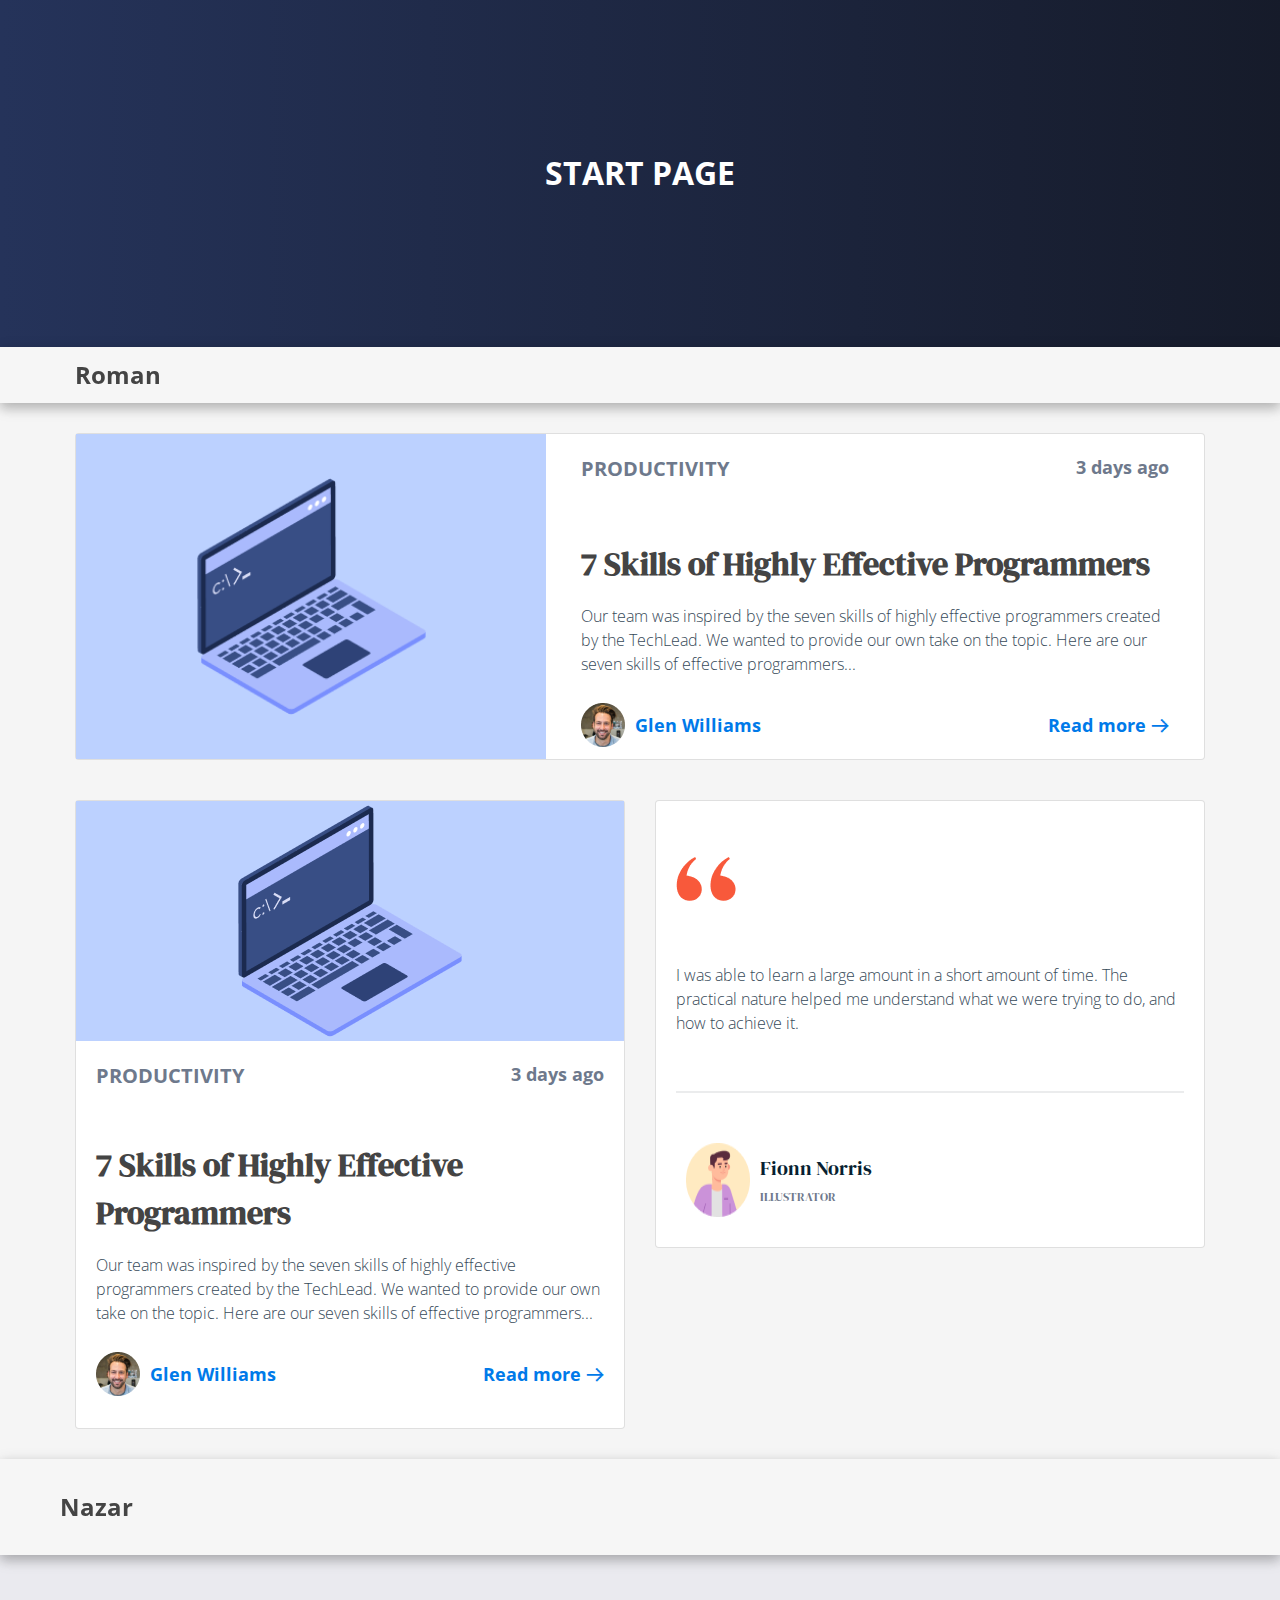
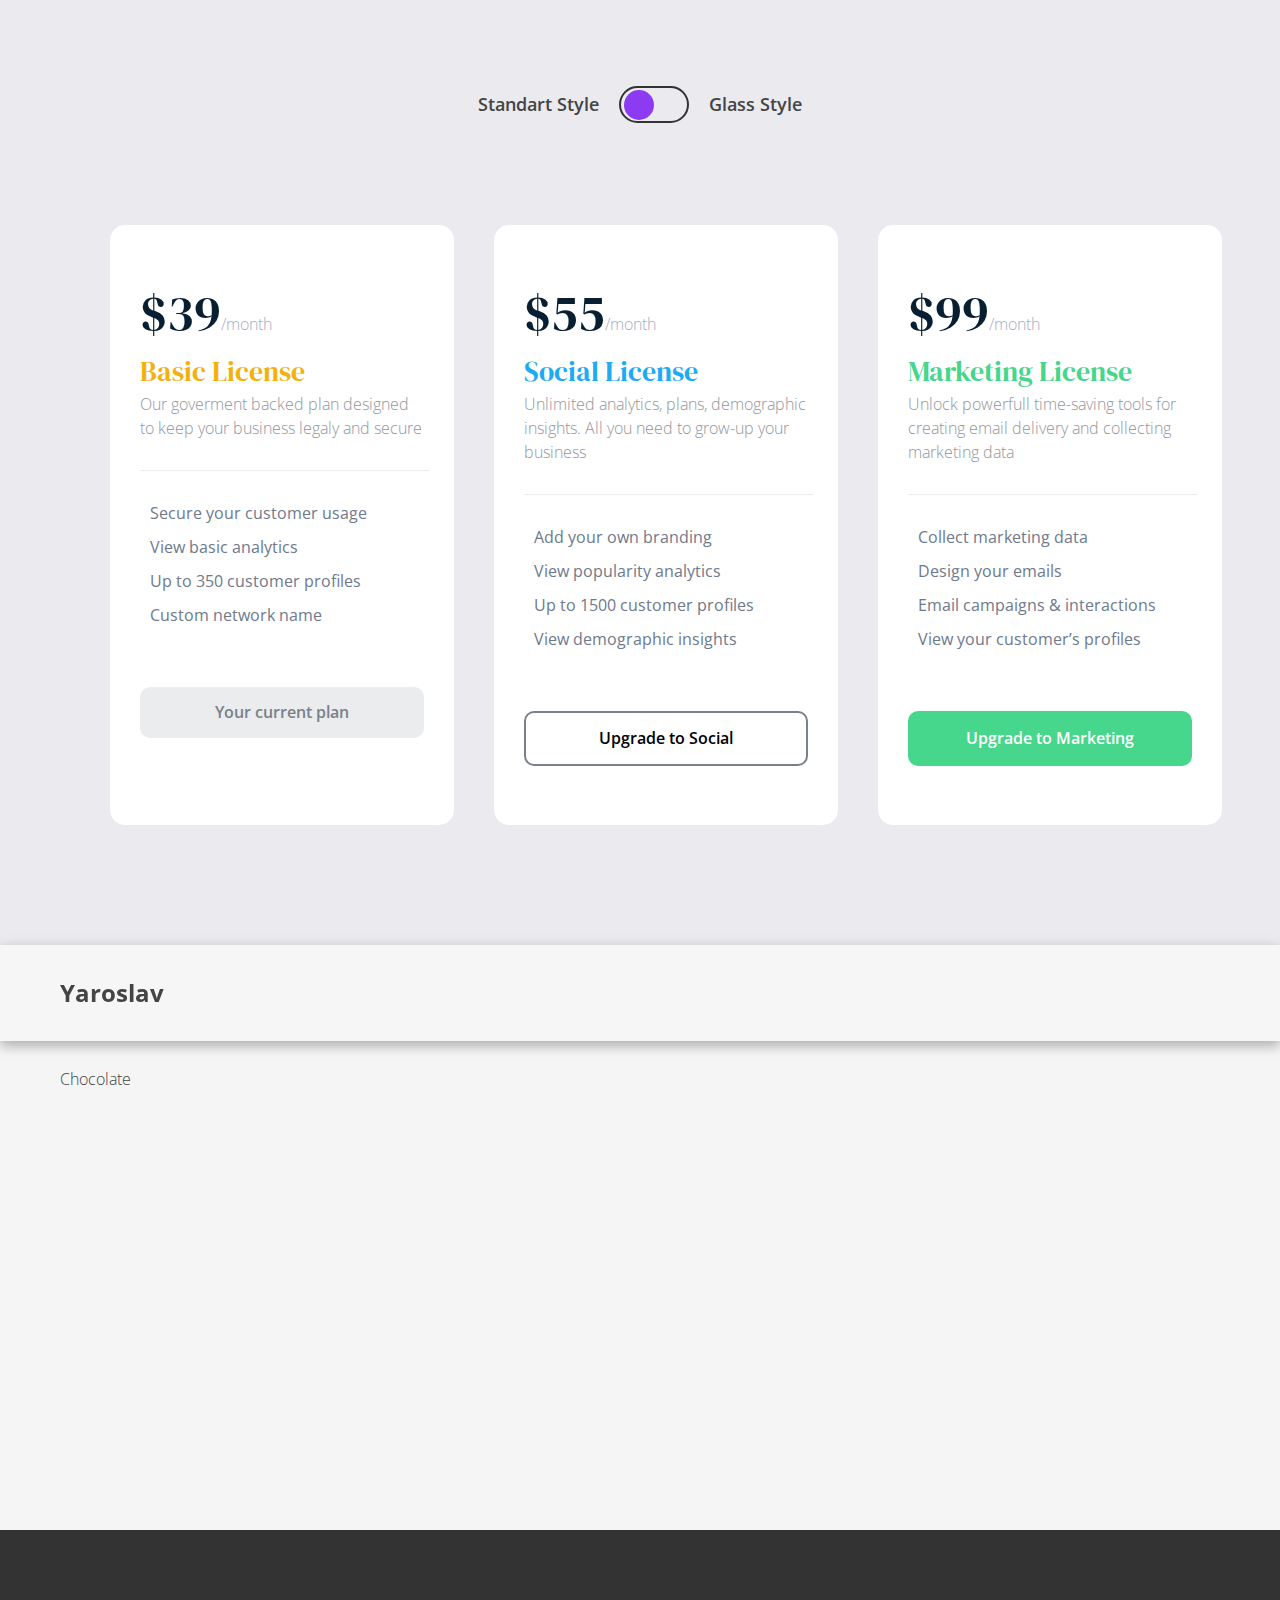
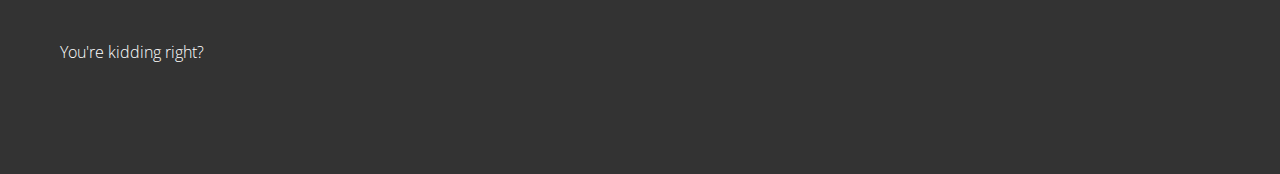
==== commit 82184d78: "fix id" ====
--- a/index.html
+++ b/index.html
@@ -204,7 +204,7 @@
           </div>
         </div>
       </div>
-      <div class="onv">
+      <div id="onv">
         <div class="onv-box">
           <div class="onv-switch">
             <span class="style-switch">Standart Style</span>
@@ -215,7 +215,7 @@
           </div>
 
           <div class="onv-cards" id="cards">
-            <div class="price-card first-card" id="price-card">
+            <div class="price-card first-card">
               <h3 class="price"><span>$39</span>/month</h3>
               <h3 class="license">Basic License</h3>
               <p class="price-desc">
@@ -240,11 +240,12 @@
               <button class="btn basic-btn">Your current plan</button>
             </div>
 
-            <div class="price-card second-card" id="price-card">
+            <div class="price-card second-card">
               <h3 class="price"><span>$55</span>/month</h3>
               <h3 class="license">Social License</h3>
               <p class="price-desc">
-                Unlimited analytics, plans, demographic insights. All you need to grow-up your business
+                Unlimited analytics, plans, demographic insights. All you need
+                to grow-up your business
               </p>
               <div class="line"></div>
               <ul class="features-list">
@@ -264,11 +265,12 @@
               <button class="btn social-btn">Upgrade to Social</button>
             </div>
 
-            <div class="price-card third-card" id="price-card">
+            <div class="price-card third-card" >
               <h3 class="price"><span>$99</span>/month</h3>
               <h3 class="license">Marketing License</h3>
               <p class="price-desc">
-                Unlock powerfull time-saving tools for creating email delivery and collecting marketing data
+                Unlock powerfull time-saving tools for creating email delivery
+                and collecting marketing data
               </p>
               <div class="line"></div>
               <ul class="features-list">
--- a/assets/css/style.css
+++ b/assets/css/style.css
@@ -289,13 +289,13 @@
 
 /* Ozarko section */
 
-.onv * {
+#onv * {
   margin: 0;
   padding: 0;
   z-index: 1;
 }
 
-.onv {
+#onv {
   position: relative;
   min-height: 110vh;
   width: 100%;
@@ -303,7 +303,17 @@
     no-repeat center center/cover;
 }
 
-.onv .onv-box {
+#onv::before {
+  content: '';
+  position: absolute;
+  top: 0;
+  left: 0;
+  width: 100%;
+  height: 100%;
+  background:  rgba(31, 38, 135, 0.05);
+}
+
+#onv .onv-box {
   min-height: 110vh;
   max-width: 1200px;
   margin: 0 auto;
@@ -313,7 +323,7 @@
   flex-direction: column;
 }
 
-.onv .onv-switch {
+#onv .onv-switch {
   height: 100px;
   width: 100%;
   display: flex;
@@ -321,7 +331,7 @@
   align-items: center;
 }
 
-.onv .switch-container {
+#onv .switch-container {
   width: 70px;
   height: 37px;
   margin: 0 20px;
@@ -332,7 +342,7 @@
   cursor: pointer;
 }
 
-.onv .switch-container.move {
+#onv .switch-container.move {
   background: transparent;
   border: 1px solid rgba(219, 219, 219, 0.1);
   overflow: hidden;
@@ -340,13 +350,13 @@
   box-shadow: 0 8px 32px 0 rgba(31, 38, 135, 0.37);
 }
 
-.onv .style-switch {
+#onv .style-switch {
   font-family: 'Open Sans', sans-serif;
   font-weight: 600;
   font-size: 1.1rem;
 }
 
-.onv .switch-container-box {
+#onv .switch-container-box {
   width: 30px;
   height: 30px;
   background: #8d3af3;
@@ -355,17 +365,17 @@
   transition: transform 300ms;
 }
 
-.onv .switch-container.move .switch-container-box {
+#onv .switch-container.move .switch-container-box {
   transform: translateX(100%);
   background: rgba(31, 38, 135, 0.47);
   border: 1px solid rgba(219, 219, 219, 0.1);
   overflow: hidden;
-    box-shadow: 0 8px 32px 0 rgba(31, 38, 135, 0.37);
+  box-shadow: 0 8px 32px 0 rgba(31, 38, 135, 0.37);
 }
 
 /* Ozarko standart style */
 
-.onv .onv-cards {
+#onv .onv-cards {
   max-width: 1100px;
   display: flex;
   align-items: center;
@@ -373,7 +383,7 @@
   padding: 20px;
 }
 
-.onv .price-card {
+#onv .price-card {
   position: relative;
   margin-top: 50px;
   padding: 30px;
@@ -386,15 +396,15 @@
   transition: transform 0.4s ease-in, background 0.4s ease-in;
 }
 
-.onv .price-card:nth-child(3) {
+#onv .price-card:nth-child(3) {
   margin-right: 0;
 }
 
-.onv .price-card:hover {
+#onv .price-card:hover {
   transform: scale(1.04);
 }
 
-.onv .price {
+#onv .price {
   margin-top: 20px;
   font-family: 'Open Sans', sans-serif;
   font-weight: 100;
@@ -402,49 +412,49 @@
   font-size: 16px;
 }
 
-.onv .price > span {
+#onv .price > span {
   font-family: 'DM Serif Display', serif;
   font-size: 50px;
   color: #081f32;
 }
 
-.onv .license {
+#onv .license {
   font-family: 'DM Serif Display', serif;
   font-weight: 400;
   font-size: 28px;
 }
 
-.onv .first-card .license {
+#onv .first-card .license {
   color: #f3b10e;
 }
 
-.onv .second-card .license {
+#onv .second-card .license {
   color: #1dabf2;
 }
 
-.onv .third-card .license {
+#onv .third-card .license {
   color: #46d68c;
 }
 
-.onv .price-desc {
+#onv .price-desc {
   font-family: 'Open Sans', sans-serif;
   color: #92969d;
   font-size: 16px;
   font-weight: 200;
 }
 
-.onv .line {
+#onv .line {
   width: 290px;
   height: 1.5px;
   margin: 30px 0;
   background-color: #ebeced;
 }
 
-.onv .features-list {
+#onv .features-list {
   list-style: none;
 }
 
-.onv .features-item {
+#onv .features-item {
   margin: 10px 0;
   font-family: 'Open Sans', sans-serif;
   font-size: 16px;
@@ -452,23 +462,23 @@
   color: #6e798c;
 }
 
-.onv .features-item > i {
+#onv .features-item > i {
   margin-right: 10px;
 }
 
-.onv .first-card .features-item > i {
+#onv .first-card .features-item > i {
   color: #f3b10e;
 }
 
-.onv .second-card .features-item > i {
+#onv .second-card .features-item > i {
   color: #1dabf2;
 }
 
-.onv .third-card .features-item > i {
+#onv .third-card .features-item > i {
   color: #46d68c;
 }
 
-.onv .btn {
+#onv .btn {
   margin-top: 60px;
   width: 100%;
   padding: 13px;
@@ -485,21 +495,21 @@
   transition: all 0.3s ease-in;
 }
 
-.onv .btn:focus {
+#onv .btn:focus {
   outline: none;
 }
 
-.onv .basic-btn {
+#onv .basic-btn {
   color: #798289;
   background: #ebeced;
 }
 
-.onv .social-btn {
+#onv .social-btn {
   border: 2px solid #798289;
   background: transparent;
 }
 
-.onv .marketing-btn {
+#onv .marketing-btn {
   background: #46d68c;
   border: 2px solid #46d68c;
   color: #fff;
@@ -507,7 +517,7 @@
 
 /* Start glass section */
 
-.onv .onv-cards.glass .price-card {
+#onv .onv-cards.glass .price-card {
   position: relative;
   background: rgba(255, 255, 255, 0.1);
   border: 1px solid rgba(219, 219, 219, 0.1);
@@ -516,35 +526,35 @@
   box-shadow: 0 8px 32px 0 rgba(31, 38, 135, 0.37);
 }
 
-.onv .onv-cards.glass .price-card:hover {
+#onv .onv-cards.glass .price-card:hover {
   background: rgba(255, 255, 255, 0.6);
 }
 
-.onv .onv-cards.glass .btn {
+#onv .onv-cards.glass .btn {
   background: rgba(255, 255, 255, 0.1);
   backdrop-filter: blur(10px);
   border: 0px solid rgba(255, 255, 255, 0.18);
 }
 
-.onv .onv-cards.glass .basic-btn {
+#onv .onv-cards.glass .basic-btn {
   background: #f1f1f1;
   box-shadow: 0 3px 12px 0 rgba(243, 177, 14, 0.37);
 }
 
-.onv .onv-cards.glass .social-btn {
+#onv .onv-cards.glass .social-btn {
   border: 2px solid rgba(219, 219, 219, 0.6);
-  box-shadow: 0 8px 32px 0 rgba(29, 171, 242, 0.37); 
-}
-
-.onv .onv .onv-cards.glass .marketing-btn {
+  box-shadow: 0 8px 32px 0 rgba(29, 171, 242, 0.37);
+}
+
+#onv .onv-cards.glass .marketing-btn {
   border: 2px solid rgba(219, 219, 219, 0.6);
   background: transparent !important;
-  box-shadow: 0 8px 32px 0 rgba(70, 214, 140, 0.37); 
-}
-
-
-.onv .onv-cards.glass .second-card .social-btn:hover,
-.onv .onv-cards.glass .third-card .marketing-btn:hover {
+  box-shadow: 0 8px 32px 0 rgba(70, 214, 140, 0.37);
+  color: #141824;
+}
+
+#onv .onv-cards.glass .second-card .social-btn:hover,
+#onv .onv-cards.glass .third-card .marketing-btn:hover {
   transform: scale(1.05);
   background: rgba(255, 255, 255, 0.1);
   backdrop-filter: blur(10px);
@@ -552,29 +562,23 @@
   border-radius: 10px;
   border: 1px solid rgba(255, 255, 255, 0.5);
 }
-.onv  .onv-cards.glass .second-card .social-btn:hover {
-    box-shadow: 0 8px 32px 0 rgba(29, 171, 242, 0.7);
-}
-
-.onv  .onv-cards.glass .third-card .marketing-btn:hover {
-      box-shadow: 0 8px 32px 0 rgba(70, 214, 140, 0.7);
-}
-
-
-.onv .onv-cards.glass .marketing-btn {
-  background: rgba(70, 214, 140, 0.6);
-  color: #141824;
+#onv .onv-cards.glass .second-card .social-btn:hover {
+  box-shadow: 0 8px 32px 0 rgba(29, 171, 242, 0.7);
+}
+
+#onv .onv-cards.glass .third-card .marketing-btn:hover {
+  box-shadow: 0 8px 32px 0 rgba(70, 214, 140, 0.7);
 }
 
 /* Ozarko media */
 
 @media (max-width: 1200px) {
-  .onv .onv-cards {
+  #onv .onv-cards {
     justify-content: center;
     flex-wrap: wrap;
   }
 
-  .onv .price-card {
+  #onv .price-card {
     margin: 10px;
   }
 }
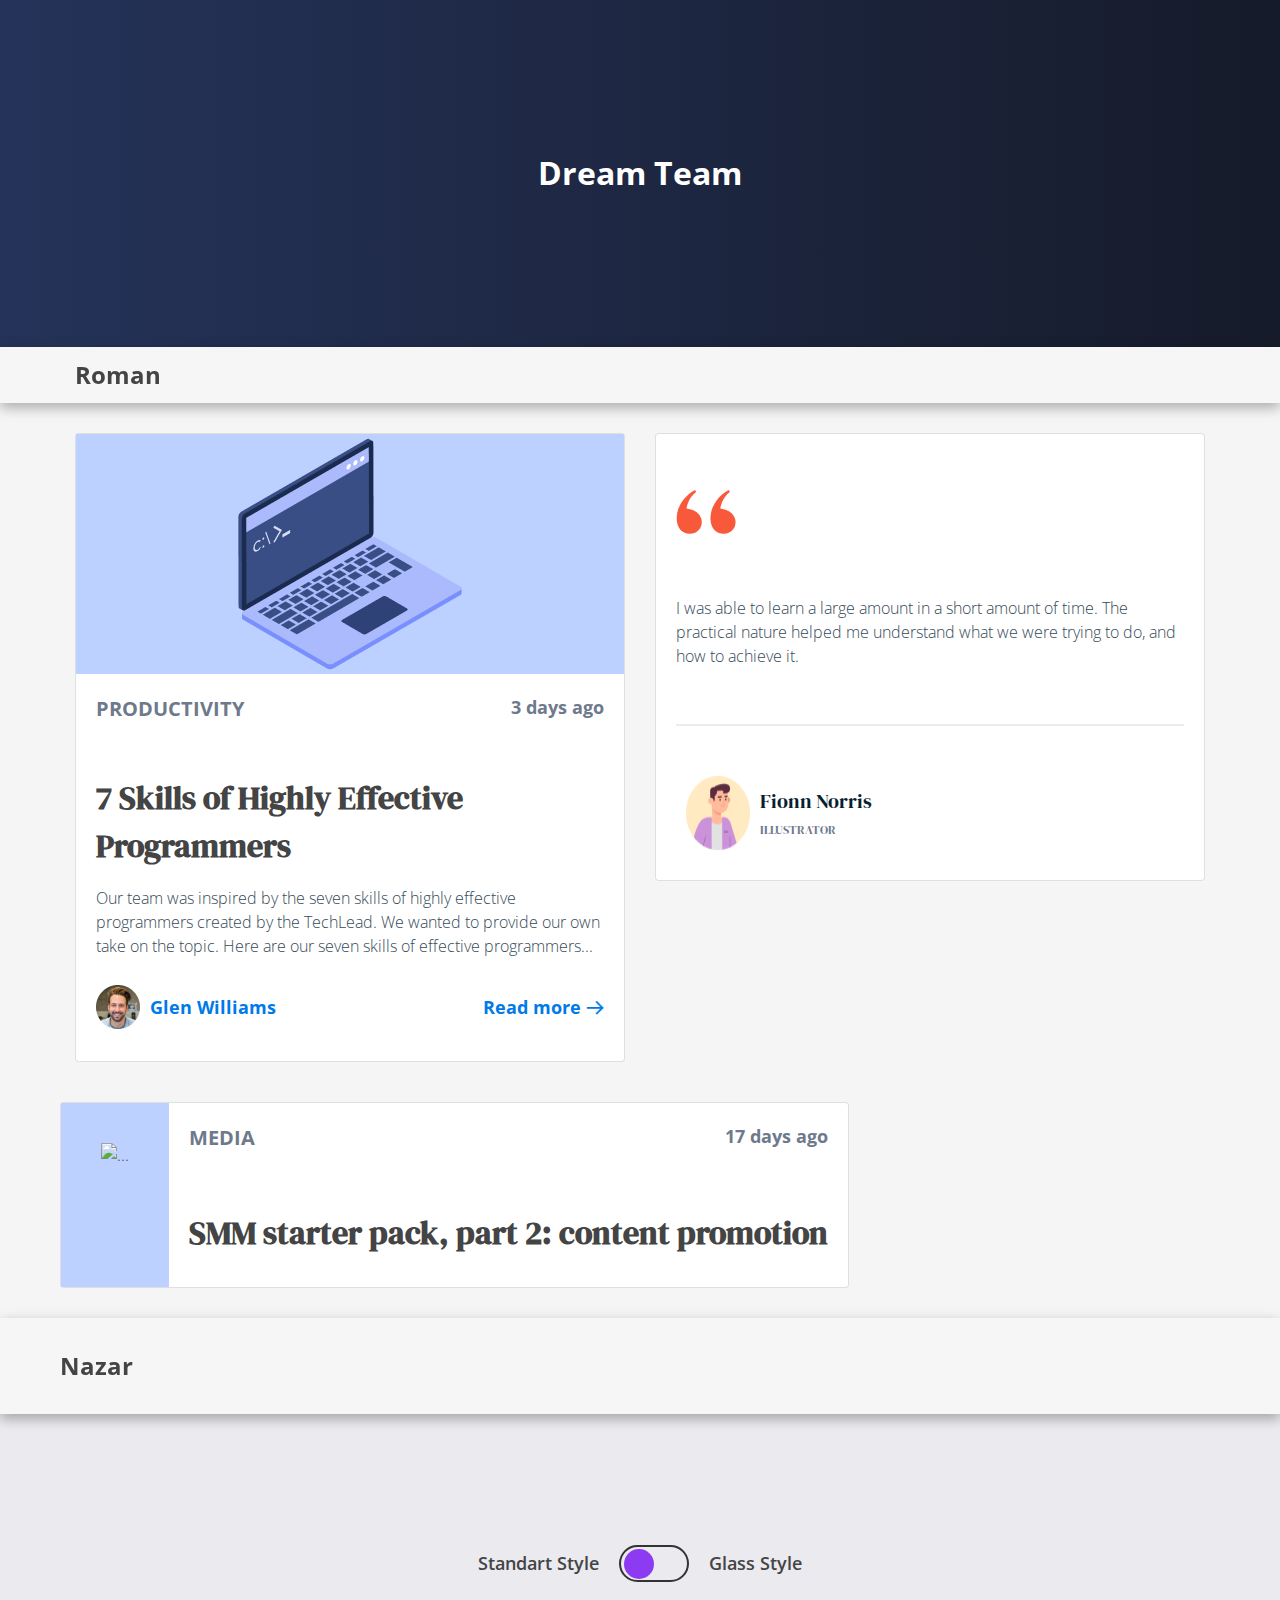
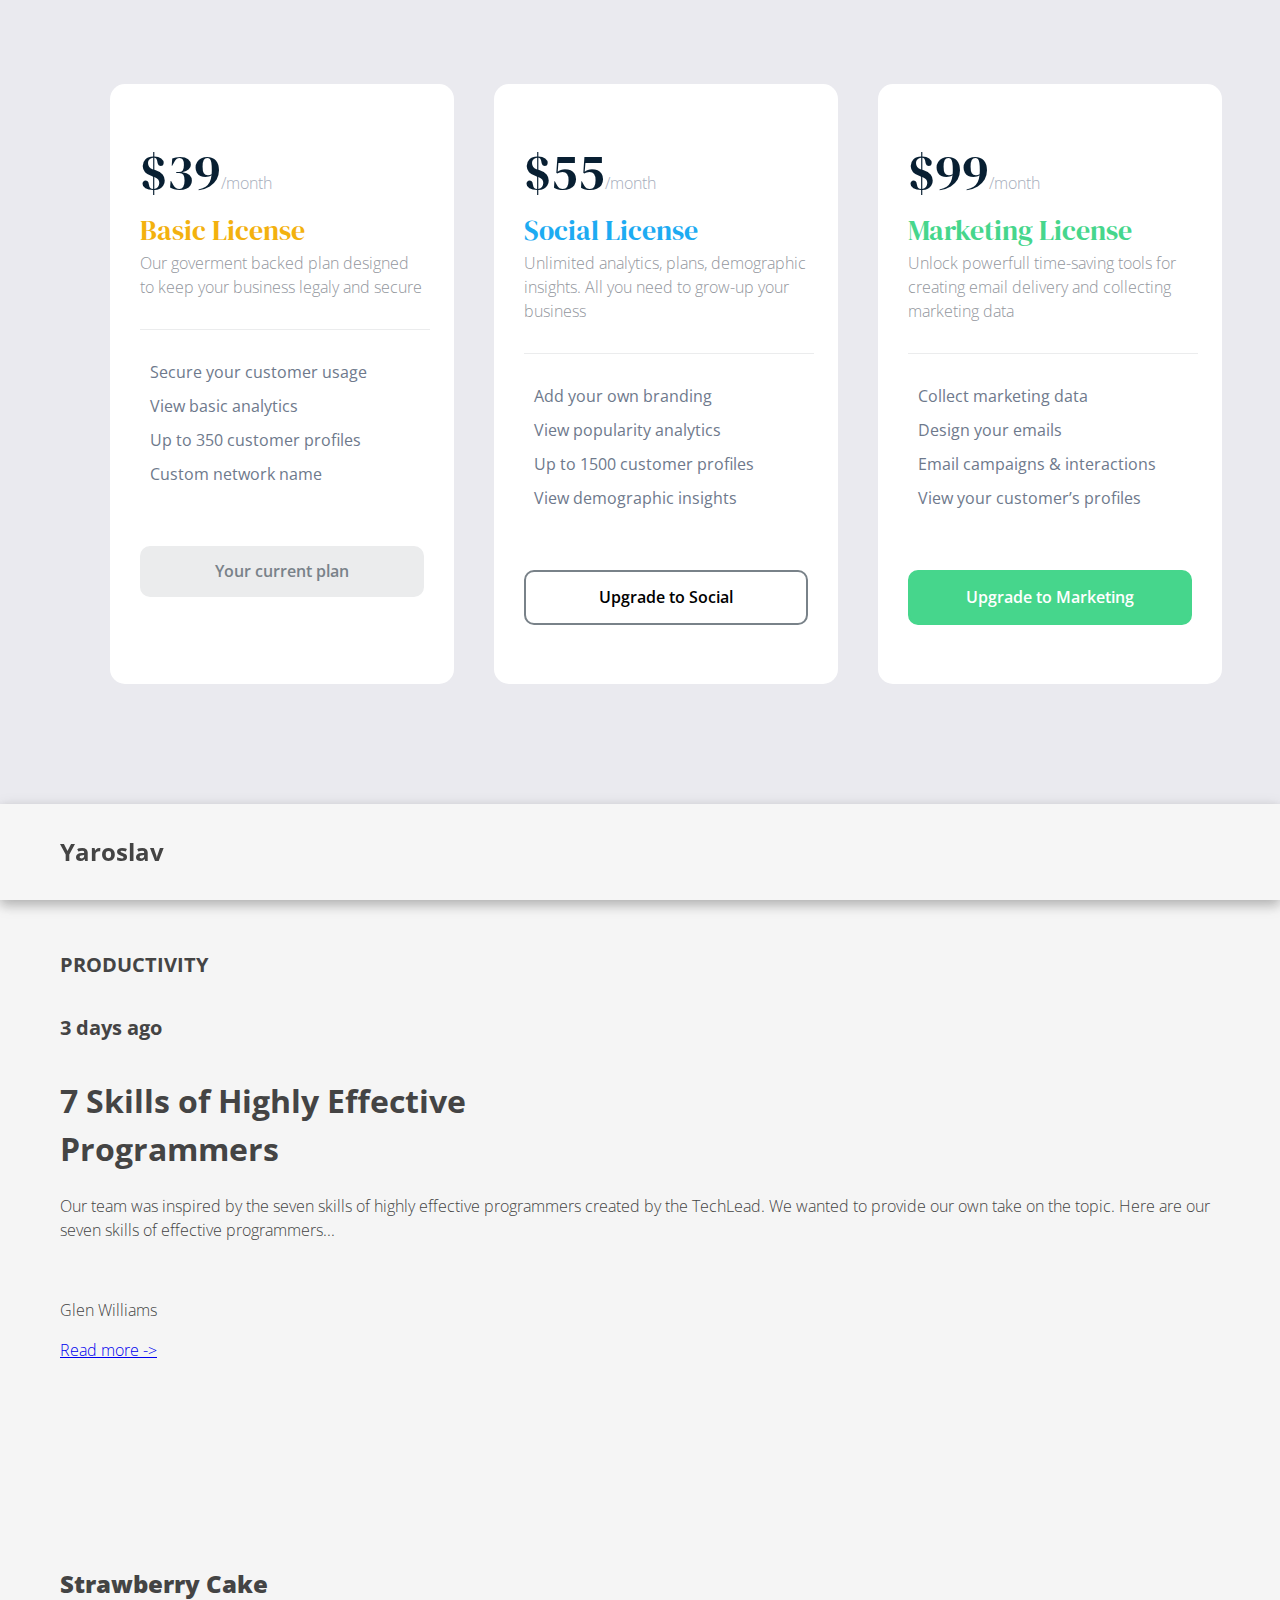
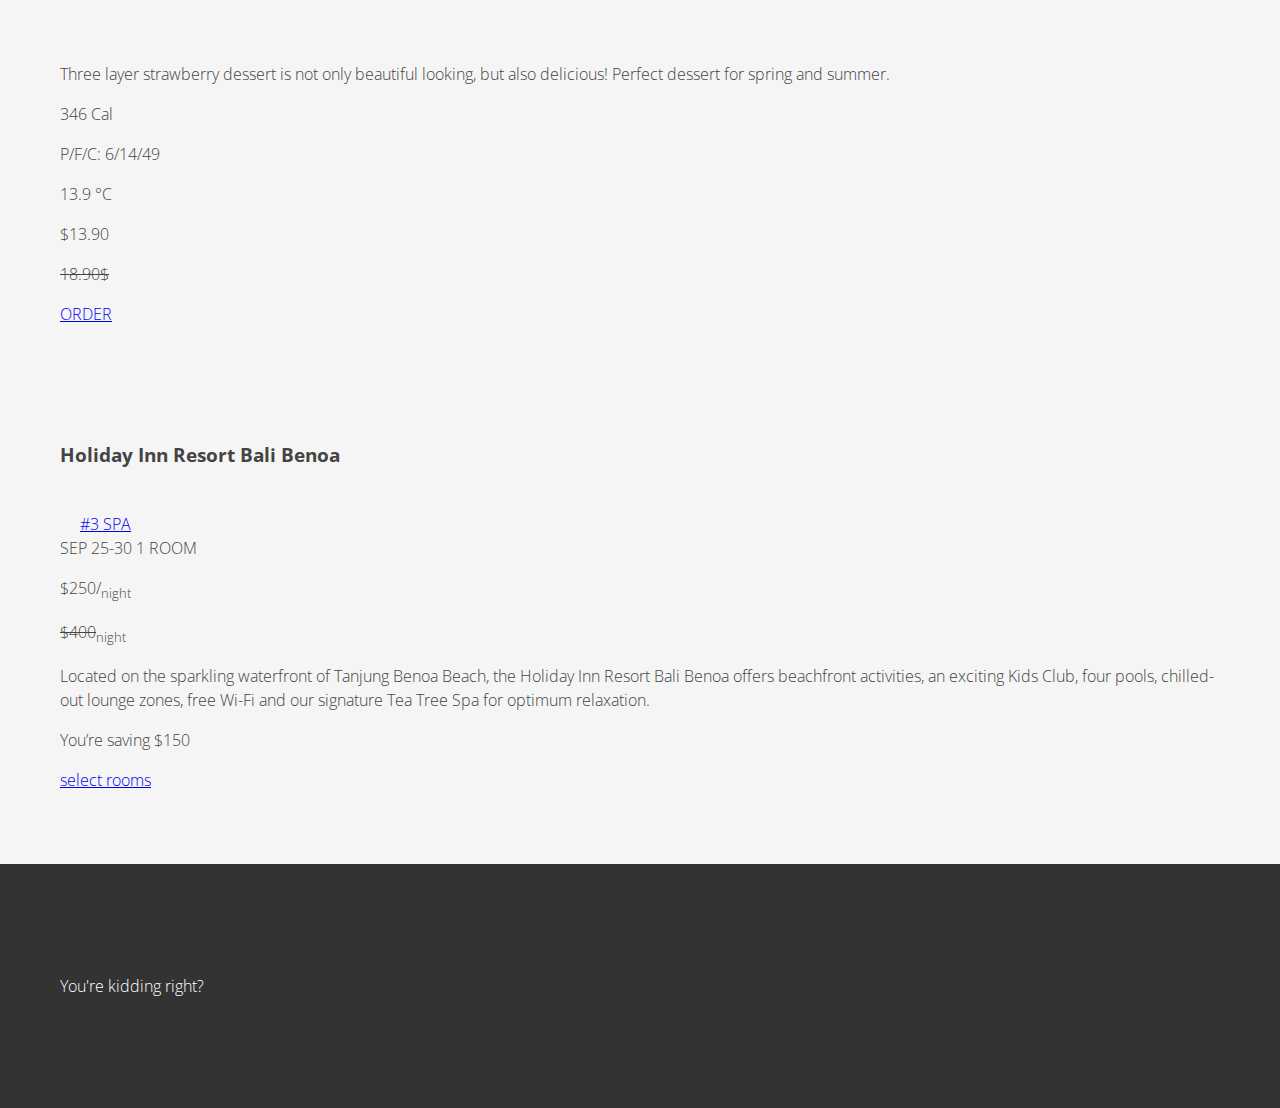
==== commit f67b1ffb: "Add files via upload" ====
--- a/index.html
+++ b/index.html
@@ -28,7 +28,7 @@
   </head>
   <body>
     <header class="dream-team text-align-center">
-      <h1 class="title">START PAGE</h1>
+      <h1 class="title">Dream Team</h1>
     </header>
     <section>
       <div class="section-heading">
@@ -44,60 +44,7 @@
         <div class="grid-x grid-padding-x">
           <div class="cell">
             <div id="roman">
-              <!-- START FIRST WIDGET -->
-              <div class="col-sm-12">
-                <div class="widget" style="max-width: 100%">
-                  <div class="d-flex m-x-0">
-                    <div class="col-sm-5" style="background: #868e96">
-                      <div class="background-img h-100">
-                        <img
-                          src="assets/img/section-roman/Laptop.png"
-                          class="widget-img"
-                          alt="..."
-                        />
-                      </div>
-                    </div>
-                    <div class="col-sm-7">
-                      <div class="inline w-100">
-                        <div class="left">
-                          <h5 class="upperCase m-y-20">Productivity</h5>
-                        </div>
-                        <div class="right">
-                          <h6 class="m-y-20">3 days ago</h6>
-                        </div>
-                      </div>
-                      <div class="widget-body">
-                        <h3 class="widget-title m-y-10">
-                          7 Skills of Highly Effective Programmers
-                        </h3>
-                        <p class="widget-text">
-                          Our team was inspired by the seven skills of highly
-                          effective programmers created by the TechLead. We
-                          wanted to provide our own take on the topic. Here are
-                          our seven skills of effective programmers...
-                        </p>
-                        <div class="no-gutters w-100">
-                          <div class="left">
-                            <span class="d-flex m-x-0 justify-content-center">
-                              <img
-                                class="widget-img-small"
-                                src="assets/img/section-roman/Avatar-1.png"
-                                style="margin-right: 10px"
-                              />
-                              <!--                                                Glen Williams-->
-                              <h6 class="m-y-20 theme-blue">Glen Williams</h6>
-                            </span>
-                          </div>
-                          <div class="right">
-                            <h6 class="m-y-20 theme-blue">Read more 🡢</h6>
-                          </div>
-                        </div>
-                      </div>
-                    </div>
-                  </div>
-                </div>
-              </div>
-              <!-- END FIRST WIDGET -->
+
               <div class="w-100 d-flex">
                 <!-- START SECOND WIDGET -->
                 <div class="col-sm-6">
@@ -188,6 +135,38 @@
                   </div>
                 </div>
                 <!-- END THIRD WIDGET -->
+                <!-- START FIRST WIDGET -->
+                <div class="col-sm-8">
+                  <div class="widget" style="max-width: 100%">
+                    <div class="d-flex m-x-0">
+                      <div class="col-sm-4" style="background: #868e96">
+                        <div class="background-img h-100 img-first-widget">
+                          <img
+                                  src="assets/img/section-roman/Social-Media.png"
+                                  class="widget-img"
+                                  alt="..."
+                          />
+                        </div>
+                      </div>
+                      <div class="col-sm-8">
+                        <div class="inline w-100">
+                          <div class="left">
+                            <h5 class="upperCase m-y-20">Media</h5>
+                          </div>
+                          <div class="right">
+                            <h6 class="m-y-20">17 days ago</h6>
+                          </div>
+                        </div>
+                        <div class="widget-body">
+                          <h3 class="widget-title m-y-10">
+                            SMM starter pack, part 2: content promotion
+                          </h3>
+                        </div>
+                      </div>
+                    </div>
+                  </div>
+                </div>
+                <!-- END FIRST WIDGET -->
               </div>
             </div>
           </div>
@@ -303,12 +282,103 @@
           </div>
         </div>
       </div>
-      <div class="grid-container">
-        <div class="grid-x grid-padding-x">
-          <div class="cell">
-            <p>Chocolate</p>
-          </div>
-        </div>
+      <div class="grid-container" style="overflow: hidden">
+        <div class="intro">
+          <div class="conteiner">
+            <div class="conteiner__inner">
+              <img class="photo1" src="assets/img/section-3/Group.png" alt="">
+            </div>
+            <div class="intro__inner">
+              <div class="intro__inner_up">
+                <h4 class="intro__suptitle">PRODUCTIVITY</h4>
+                <h5 class="intro__subtitle">3 days ago</h5>
+              </div>
+
+              <h1 class="intro__title__up"> 7 Skills of Highly Effective <br> Programmers</h1>
+              <p class="intro__title__ub">Our team was inspired by the seven skills of highly effective programmers created by the TechLead. We wanted to provide our own take on the topic. Here are our seven skills of effective programmers...</p>
+              <div class="intro__inner_ub">
+                <div class="intro__inner__autor">
+                  <img src="assets/img/section-3/Avatar.png" alt="">
+                  <p class="autor">Glen Williams</p>
+                </div>
+                <p class="tm__section__suptitle"><a href="#">Read more -></a> </p>
+              </div>
+            </div>
+          </div>
+        </div>
+        <br><br><br><br><br><br>
+
+
+        <div class="conteiner__2">
+          <div class="conteiner__2__inner">
+            <img class="photo__2" src="assets/img/section-3/Strawberry cake Photo.png" alt="">
+          </div>
+          <div class="conteiner__2__inner__2">
+            <h2 class="intro2__suptitle"><strong>Strawberry Cake</strong></h2>
+            <img class="photo2__2" src="assets/img/section-3/Wheat Icon.png" alt="">
+          </div>
+          <p class="intro2__subtitle">Three layer strawberry dessert is not only beautiful looking, but also delicious! Perfect dessert for spring and summer.</p>
+          <div class="conteiner__3__inner__2">
+            <p class="termo1">346 Cal</p>
+            <p class="termo2">P/F/C: 6/14/49</p>
+            <p class="termo3">13.9 °C</p>
+          </div>
+          <div class="conteiner__4__inner__2">
+            <p class="price1">$13.90</p>
+            <p class="price2"><del>18.90$</del></p>
+            <a class="btn" href="#">ORDER</a>
+          </div>
+        </div>
+
+        <br><br><br>
+
+        <div class="intro3">
+          <div class="conteiner__3">
+            <div class="inner__foto">
+              <img class="photo__3" src="assets/img/section-3/vector.png" alt="">
+            </div>
+            <div class="inner3__text">
+              <div class="inner3__textup">
+                <h3 class="inner3__textup__h3">Holiday Inn Resort Bali Benoa</h3>
+                <div class="icon3">
+                  <img class="icon3__1" src="assets/img/section-3/Swimming Icon.png" alt="">
+                  <img class="icon3__2" src="assets/img/section-3/Wi-Fi Icon.png" alt="">
+                  <img class="icon3__3" src="assets/img/section-3/Restaurant Icon.png" alt="">
+                </div>
+              </div>
+              <div class="star">
+                <img class="stars" src="assets/img/section-3/enabled.png" alt="">
+                <img class="stars" src="assets/img/section-3/enabled.png" alt="">
+                <img class="stars" src="assets/img/section-3/enabled.png" alt="">
+                <img class="stars" src="assets/img/section-3/enabled.png" alt="">
+                <img class="stars" src="assets/img/section-3/enabled.png" alt="">
+                <a class="btn2" href="#">#3 SPA</a>
+              </div>
+              <div class="inner3__text__middle">
+                <div class="inner3__text__block1">
+                  <a class="date3">SEP 25-30</a>
+                  <a class="date3">1 ROOM</a>
+                </div>
+                <div class="inner3__text__block2">
+                  <p class="price3">$250/<sub>night</sub></p>
+                  <p class="price3__1"><del>$400</del><sub>night</sub></p>
+                </div>
+              </div>
+
+              <p class="inner3__textub">Located on the sparkling waterfront of Tanjung Benoa Beach, the Holiday Inn Resort Bali Benoa offers beachfront activities, an exciting Kids Club, four pools, chilled-out lounge zones, free Wi-Fi and our signature Tea Tree Spa for optimum relaxation.</p>
+
+              <p class="inner3__textub__2">You’re saving $150</p>
+              <a class="btn3" href="#">select rooms</a>
+
+            </div>
+          </div>
+        </div>
+        <br><br><br>
+        <!--        <div class="grid-x grid-padding-x">-->
+<!--          <div class="cell">-->
+<!--            <p>Chocolate</p>-->
+<!--          </div>-->
+<!--        </div>-->
       </div>
     </section>
 
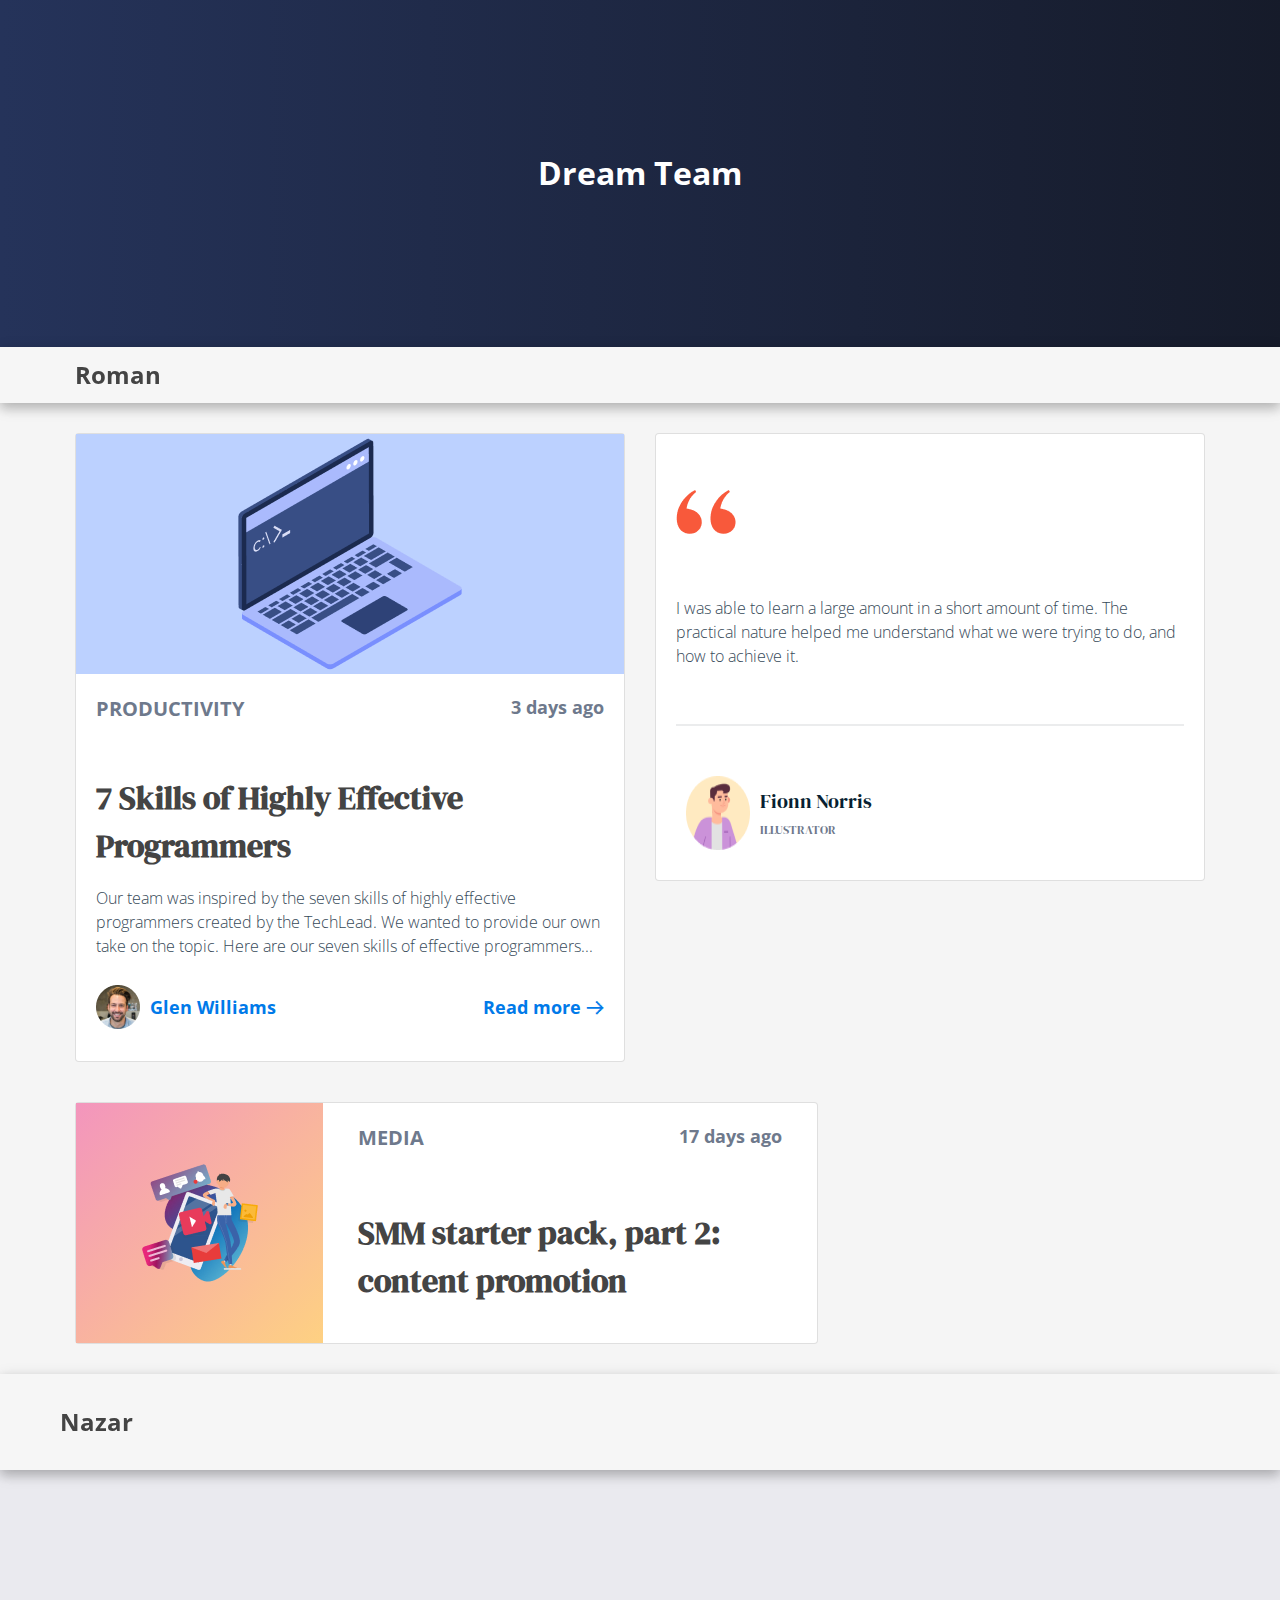
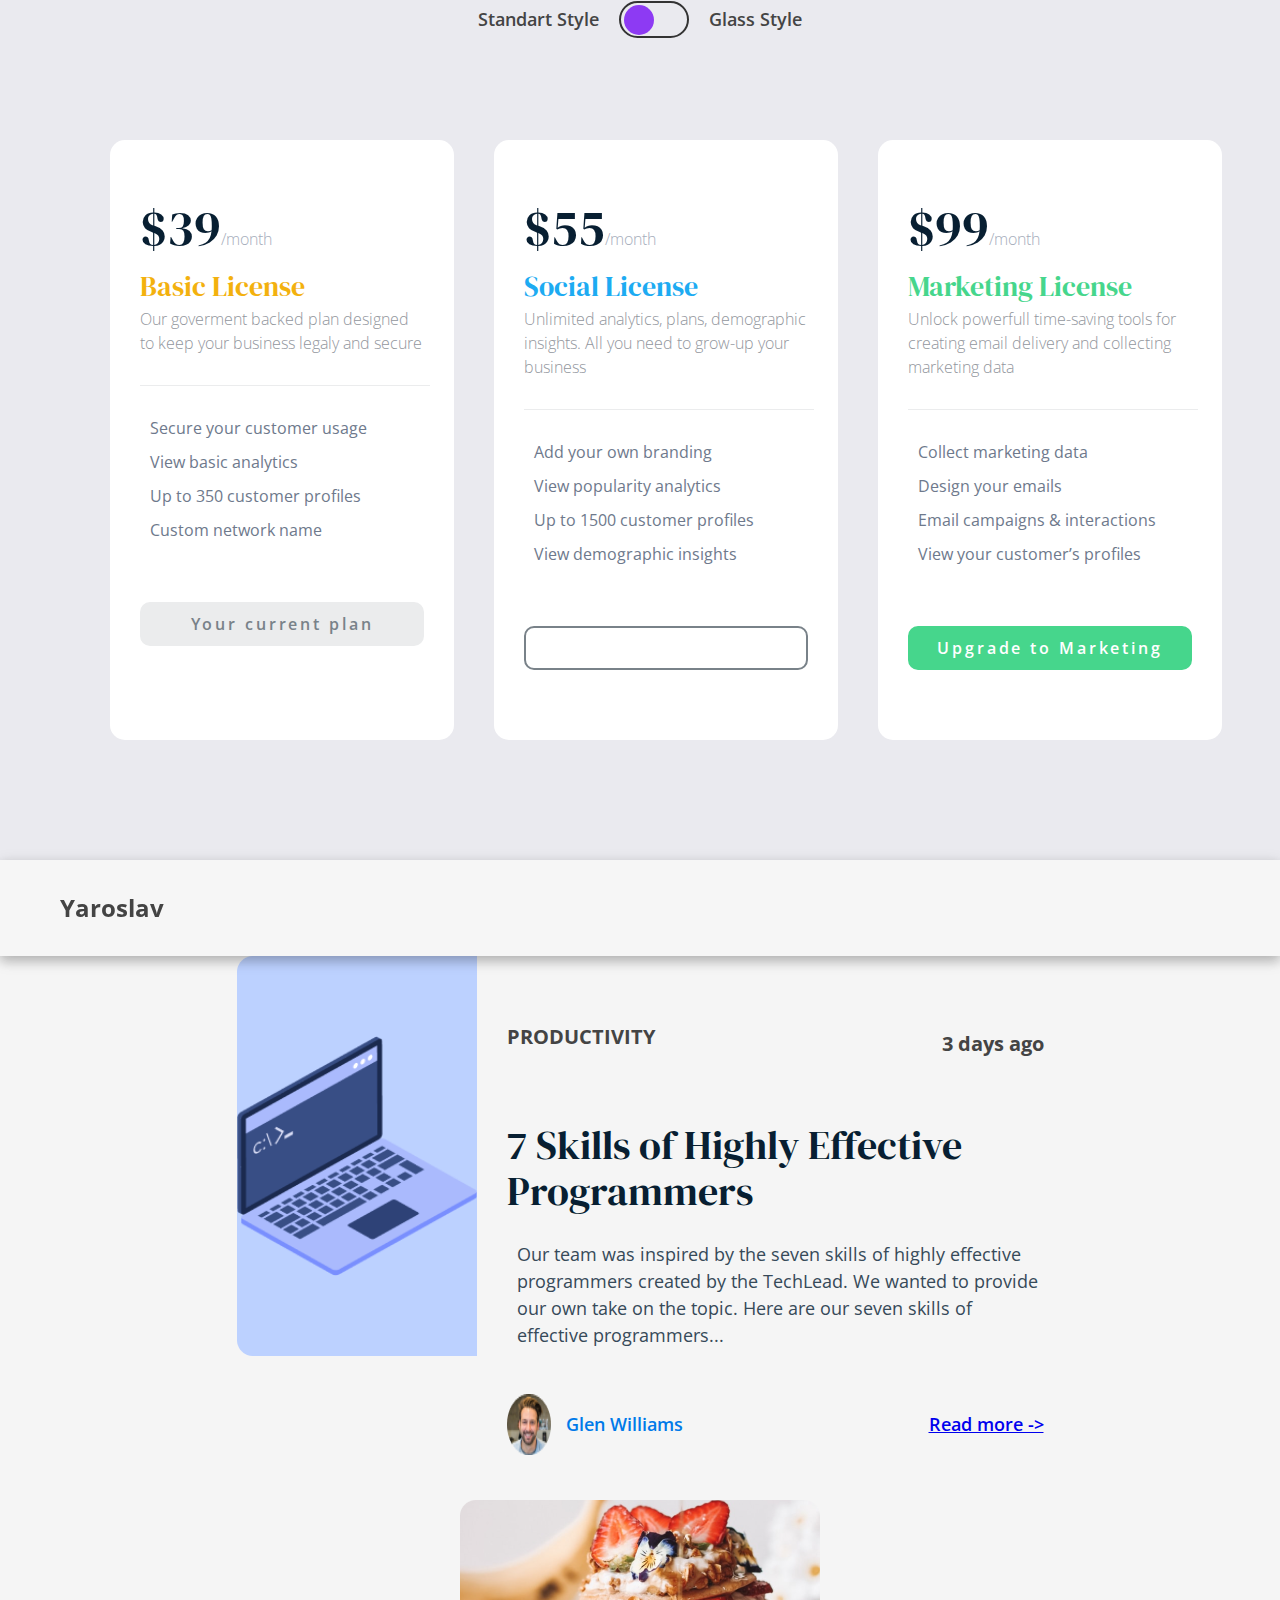
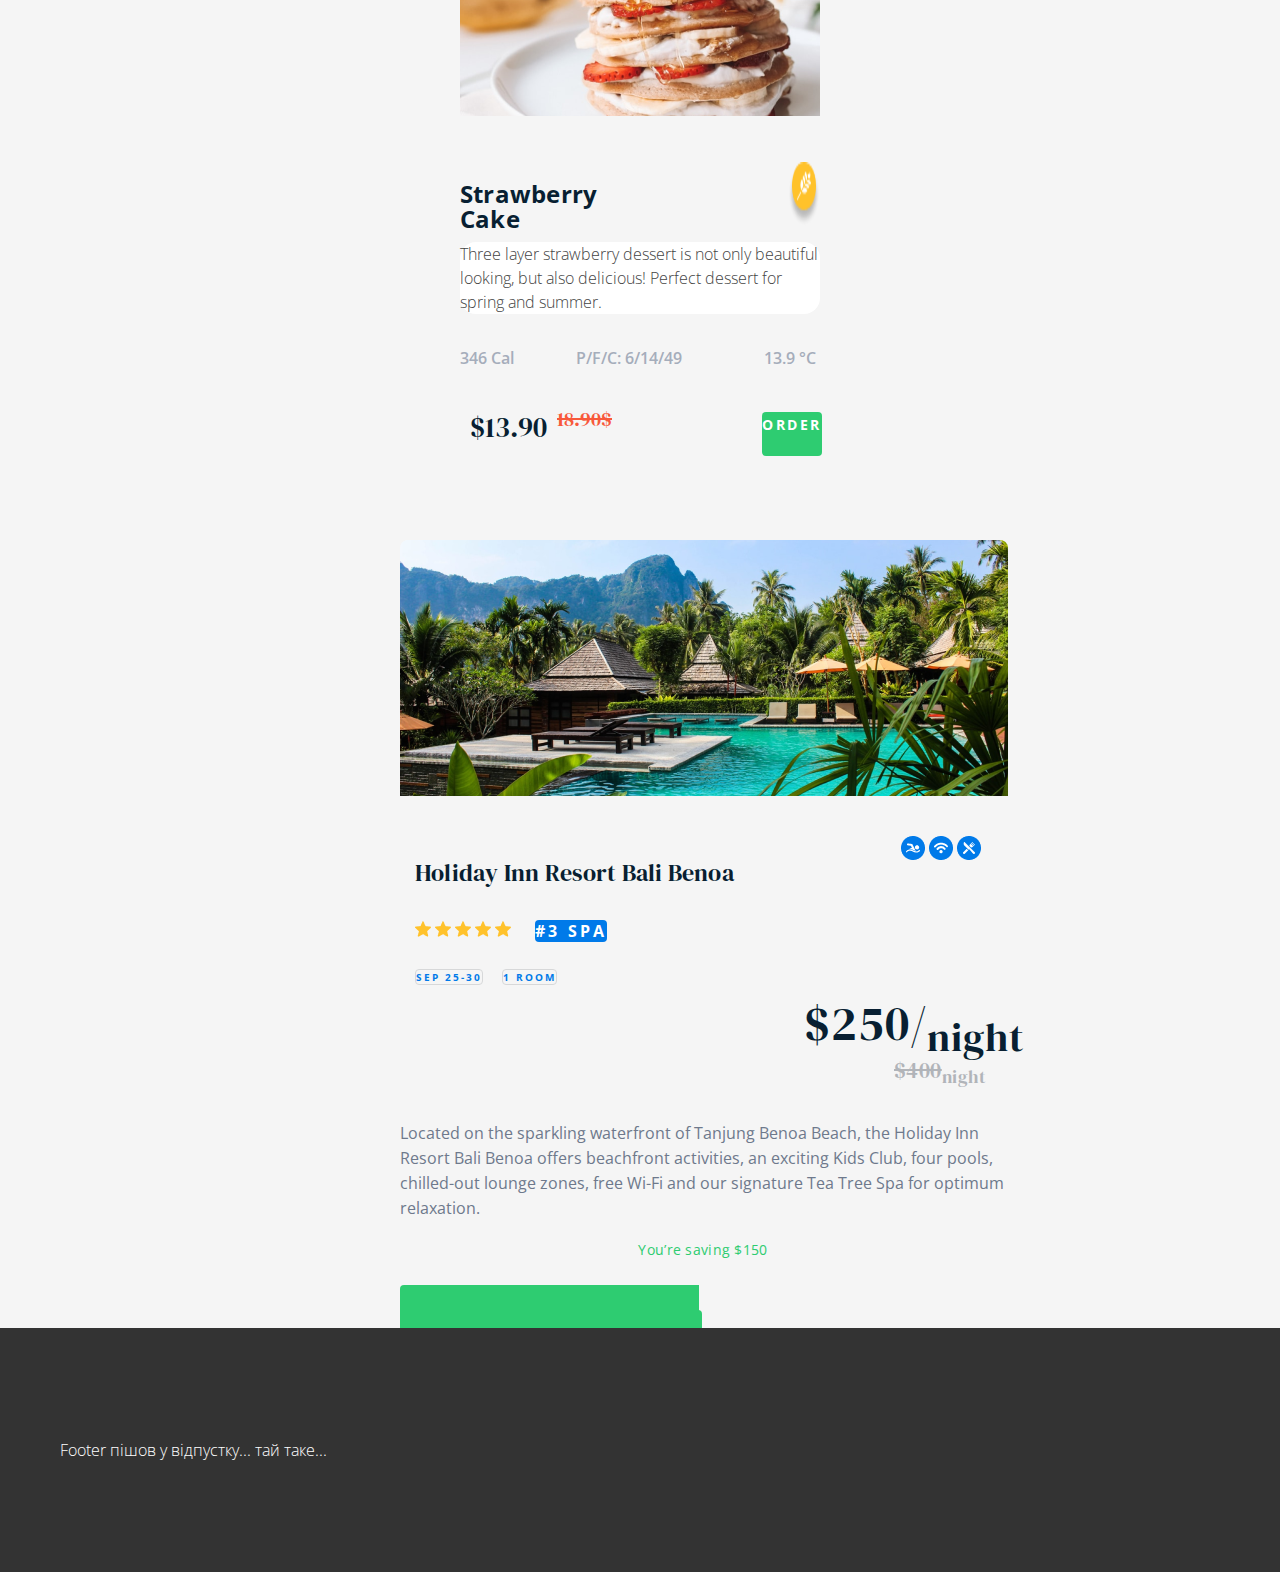
==== commit efb9c4a2: "Update index.html" ====
--- a/index.html
+++ b/index.html
@@ -386,7 +386,7 @@
       <div class="grid-container">
         <div class="grid-x">
           <div class="cell">
-            <div>You're kidding right?</div>
+            <div>Footer пішов у відпустку... тай таке...</div>
           </div>
         </div>
       </div>
--- a/assets/css/style.css
+++ b/assets/css/style.css
@@ -101,7 +101,7 @@
   margin: 0 auto;
   padding: 0 10px;
   width: 100%;
-  overflow-x: hidden;
+  /*overflow-x: hidden;*/
 }
 @media (min-width: 48rem) {
   .grid-container {
@@ -164,8 +164,22 @@
   -ms-flex-wrap: wrap;
   flex-wrap: wrap;
 }
-
+#roman .col-sm-4 {
+    width: 100%;
+}
 @media (min-width: 576px) {
+  #roman .col-sm-3 {
+    -webkit-box-flex: 0;
+    -ms-flex: 0 0 25%;
+    flex: 0 0 25%;
+    max-width: 25%;
+  }
+  #roman .col-sm-4 {
+    -webkit-box-flex: 0;
+    -ms-flex: 0 0 33.333333%;
+    flex: 0 0 33.333333%;
+    max-width: 33.333333%;
+  }
   #roman .col-sm-5 {
     -ms-flex: 0 0 41.666667%;
     flex: 0 0 41.666667%;
@@ -189,8 +203,21 @@
     padding-right: 15px;
     padding-left: 15px;
   }
-}
-
+  #roman .col-sm-8 {
+    padding-right: 15px;
+    padding-left: 15px;
+    flex: 0 0 66.666667%;
+    max-width: 66.666667%;
+  }
+}
+.row {
+  display: -ms-flexbox;
+  display: flex;
+  -ms-flex-wrap: wrap;
+  flex-wrap: wrap;
+  margin-right: -15px;
+  margin-left: -15px;
+}
 #roman h3 {
   font-family: 'DM Serif Display', serif;
   font-size: 32px;
@@ -217,6 +244,12 @@
   margin: 0 auto;
   height: 100%;
   padding: 40px;
+}
+#roman .img-first-widget {
+  background: linear-gradient(135deg, #F395BD 0%, #FED182 100%);
+  height: auto;
+  padding: 20px;
+
 }
 #roman .widget-img {
   max-width: 100%;
@@ -582,3 +615,476 @@
     margin: 10px;
   }
 }
+/** Slavik **/
+/*progect1*/
+.conteiner {
+  width: 100%;
+  max-width: 400px;
+  margin: 0 auto;
+
+  display: flex;
+  flex-direction: row;
+  justify-content: center;
+}
+.conteiner__inner {
+  width: 400px;
+  height: 400px;
+  background-image: url('../img/section-3/Icon background.png');
+
+  display: flex;
+  flex-direction: row;
+  align-items: center;
+  justify-content: center;
+  margin-right: 30px;
+}
+.photo1 {
+  width: 240px;
+  height: 240px;
+  align-items: center;
+}
+
+.intro__inner {
+  width: 602px;
+  height: 400px;
+}
+
+.intro__inner_up {
+  display: flex;
+  justify-content: space-between;
+  margin-top: 40px;
+}
+.intro__title__up {
+  margin-top: 30px;
+
+  width: 527px;
+  height: 92px;
+  left: 435px;
+  top: 84px;
+  font-family: DM Serif Display;
+  font-style: normal;
+  font-weight: normal;
+  font-size: 40px;
+  line-height: 46px;
+  color: #081f32;
+}
+.intro__title__ub {
+  margin-left: 10px;
+
+  width: 527px;
+  height: 108px;
+  left: 435px;
+  top: 191px;
+  font-family: Open Sans;
+  font-style: normal;
+  font-weight: normal;
+  font-size: 18px;
+  line-height: 27px;
+  color: #374a59;
+}
+
+.intro__inner_ub {
+  display: flex;
+  justify-content: space-between;
+
+  margin-top: 45px;
+}
+.intro__inner__autor {
+  display: flex;
+}
+.autor {
+  margin-left: 15px;
+
+  width: 119px;
+  height: 25px;
+  left: 491px;
+  bottom: 41px;
+  font-family: Open Sans;
+  font-style: normal;
+  font-weight: 600;
+  font-size: 18px;
+  line-height: 25px;
+  color: #007ae9;
+}
+.tm__section__suptitle {
+  text-decoration: none;
+  width: 124px;
+  height: 25px;
+  right: 40px;
+  bottom: 41px;
+  font-family: Open Sans;
+  font-style: normal;
+  font-weight: 600;
+  font-size: 18px;
+  line-height: 25px;
+  text-align: right;
+  color: #007ae9;
+}
+/*progect 2*/
+
+.conteiner__2 {
+  display: flex;
+  flex-direction: column;
+  justify-content: center;
+
+  width: 360px;
+  max-width: 400px;
+  margin: 0 auto;
+}
+
+.conteiner__2__inner__2 {
+  display: flex;
+  flex-direction: row;
+  justify-content: space-between;
+
+  margin-top: 40px;
+}
+.intro2__suptitle {
+  width: 198px;
+  height: 25px;
+  left: 24px;
+  top: 248px;
+
+  font-style: normal;
+  font-weight: normal;
+  font-size: 24px;
+  line-height: 25px;
+  letter-spacing: 0.01em;
+  color: #081f32;
+}
+.intro2__subtitle {
+  left: 0px;
+  right: 0px;
+  top: 0px;
+  bottom: 0px;
+  background: #ffffff;
+  border-radius: 16px;
+}
+.conteiner__4__inner__2 {
+  display: flex;
+  flex-direction: row;
+}
+.price1 {
+  margin-left: 10px;
+
+  width: 88px;
+  height: 25px;
+  left: 24px;
+  bottom: 41px;
+
+  font-family: DM Serif Display;
+  font-style: normal;
+  font-weight: normal;
+  font-size: 28px;
+  line-height: 25px;
+
+  color: #081f32;
+}
+.price2 {
+  margin-left: 10px;
+
+  width: 73px;
+  height: 25px;
+  left: 120px;
+  bottom: 41px;
+
+  font-family: DM Serif Display;
+  font-style: normal;
+  font-weight: normal;
+  font-size: 20px;
+  line-height: 25px;
+  text-decoration-line: line-through;
+  color: #f8593b;
+}
+
+.btn {
+  width: 114px;
+  height: 44px;
+  right: 24px;
+  bottom: 30px;
+
+  left: 0%;
+  right: 0%;
+  top: 0%;
+  bottom: 0%;
+
+  background: #2ecc71;
+  border-radius: 4px;
+  left: 0%;
+  right: 0%;
+  top: 20.45%;
+  bottom: 20.45%;
+
+  font-family: Open Sans;
+  font-style: normal;
+  font-weight: bold;
+  font-size: 14px;
+  line-height: 25px;
+
+  text-align: center;
+  letter-spacing: 0.18em;
+
+  color: #ffffff;
+  border-radius: 4px;
+  text-decoration: none;
+  margin-left: 150px;
+  margin-top: 25px;
+}
+.conteiner__3__inner__2 {
+  display: flex;
+  flex-direction: row;
+}
+.termo1 {
+  width: 56px;
+  height: 25px;
+  left: 24px;
+  bottom: 107px;
+
+  font-family: Open Sans;
+  font-style: normal;
+  font-weight: 600;
+  font-size: 16px;
+  line-height: 25px;
+
+  color: #a5adbb;
+  margin-right: 60px;
+}
+.termo2 {
+  margin-right: 80px;
+  width: 108px;
+  height: 25px;
+  left: calc(50% - 108px / 2 - 3px);
+  bottom: 107px;
+
+  font-family: Open Sans;
+  font-style: normal;
+  font-weight: 600;
+  font-size: 16px;
+  line-height: 25px;
+
+  color: #a5adbb;
+}
+.termo3 {
+  width: 53px;
+  height: 25px;
+  right: 24px;
+  bottom: 107px;
+
+  font-family: Open Sans;
+  font-style: normal;
+  font-weight: 600;
+  font-size: 16px;
+  line-height: 25px;
+
+  color: #a5adbb;
+}
+
+/*progect 3*/
+
+.intro3 {
+  width: 608px;
+  height: 716px;
+  margin-left: 340px;
+
+  /*display: flex;
+flex-direction: row;
+justify-content: center;*/
+}
+.inner__foto {
+  width: 608px;
+  height: 256px;
+  /*margin: 0 auto;*/
+
+  background: url('../img/section-3/Hotel Photo.png');
+  -webkit-background-size: cover;
+  background-size: cover;
+}
+.photo__3 {
+  margin-left: 550px;
+  margin-top: 40px;
+}
+
+.inner3__textup {
+  display: flex;
+  margin-top: 40px;
+  margin-left: 15px;
+}
+
+.icon3 {
+  margin-left: 150px;
+}
+
+.inner3__textup__h3 {
+  width: 336px;
+  height: 25px;
+  left: 24px;
+  top: 296px;
+  font-family: DM Serif Display;
+  font-style: normal;
+  font-weight: normal;
+  font-size: 24px;
+  line-height: 25px;
+  letter-spacing: 0.01em;
+  color: #081f32;
+}
+.star {
+  margin-top: 10px;
+  margin-left: 15px;
+  margin-bottom: 20px;
+}
+.btn2 {
+  margin-left: 20px;
+  text-decoration: none;
+
+  left: 28%;
+  right: 28%;
+  top: 0%;
+  bottom: 0%;
+  font-family: Open Sans;
+  font-style: normal;
+  font-weight: bold;
+  font-size: 16px;
+  line-height: 20px;
+  text-align: center;
+  letter-spacing: 0.2em;
+
+  color: #ffffff;
+
+  left: 0%;
+  right: 0%;
+  top: 0%;
+  bottom: 4%;
+
+  background: #007ae9;
+  border-radius: 4px;
+}
+
+.date3 {
+  width: 88px;
+  height: 32px;
+  left: 24px;
+  top: 382px;
+  left: 14.77%;
+  right: 13.64%;
+  top: 12.5%;
+  bottom: 9.38%;
+  font-family: Open Sans;
+  font-style: normal;
+  font-weight: bold;
+  font-size: 10px;
+  line-height: 25px;
+  text-align: center;
+  letter-spacing: 0.2em;
+  color: #007ae9;
+  left: 0%;
+  right: 0%;
+  top: 0%;
+  bottom: 0%;
+  border: 1px solid #d7d8d9;
+  box-sizing: border-box;
+  border-radius: 4px;
+  margin-left: 15px;
+}
+
+.price3 {
+  width: 154px;
+  height: 25px;
+  right: 24px;
+  top: 358px;
+  font-family: DM Serif Display;
+  font-style: normal;
+  font-weight: normal;
+  font-size: 48px;
+  line-height: 25px;
+  text-align: right;
+  letter-spacing: 0.02em;
+  color: #081f32;
+  margin-right: 50px;
+  margin-bottom: 20px;
+}
+
+.price3__1 {
+  width: 86px;
+  height: 25px;
+  right: 24px;
+  top: 393px;
+  font-family: DM Serif Display;
+  font-style: normal;
+  font-weight: normal;
+  font-size: 22px;
+  line-height: 25px;
+  text-align: right;
+  letter-spacing: 0.02em;
+  /*text-decoration-line: line-through;*/
+  color: #b1b4b9;
+  margin-left: 90px;
+}
+
+.inner3__text__middle {
+  display: flex;
+  flex-direction: row;
+  justify-content: space-between;
+}
+
+.inner3__textub {
+  height: 100px;
+  left: 24px;
+  right: 41px;
+  top: 438px;
+  font-family: Open Sans;
+  font-style: normal;
+  font-weight: normal;
+  font-size: 16px;
+  line-height: 25px;
+  color: #6e798c;
+}
+
+.inner3__textub__2 {
+  width: 146px;
+  height: 29px;
+  left: calc(50% - 146px / 2);
+  bottom: 116px;
+
+  font-family: Open Sans;
+  font-style: normal;
+  font-weight: normal;
+  font-size: 14px;
+  line-height: 25px;
+  text-align: center;
+  margin-left: 230px;
+  letter-spacing: 0.02em;
+  color: #2ecc71;
+  margin-bottom: 40px;
+}
+
+.btn3 {
+  text-decoration: none;
+  background: #2ecc71;
+  border-radius: 8px;
+
+  width: 300px;
+  height: 300px;
+  width: 176px;
+  height: 28.52px;
+  left: calc(50% - 176px / 2 + 0.5px);
+  top: calc(50% - 28.52px / 2 + 1.41px);
+  font-family: Open Sans;
+  font-style: normal;
+  font-weight: bold;
+  font-size: 17px;
+  line-height: 25px;
+  text-align: center;
+  letter-spacing: 0.2em;
+  color: #ffffff;
+  border-radius: 4px;
+  padding: 22px 230px;
+}
+/* Icon Background */
+
+/*position: absolute;*/
+/*height: 168px;*/
+/*left: 0px;*/
+/*right: 0px;*/
+/*top: 0px;*/
+
+/*background: linear-gradient(135deg, #F395BD 0%, #FED182 100%);*/
+/*border-radius: 16px 16px 0px 0px;*/
